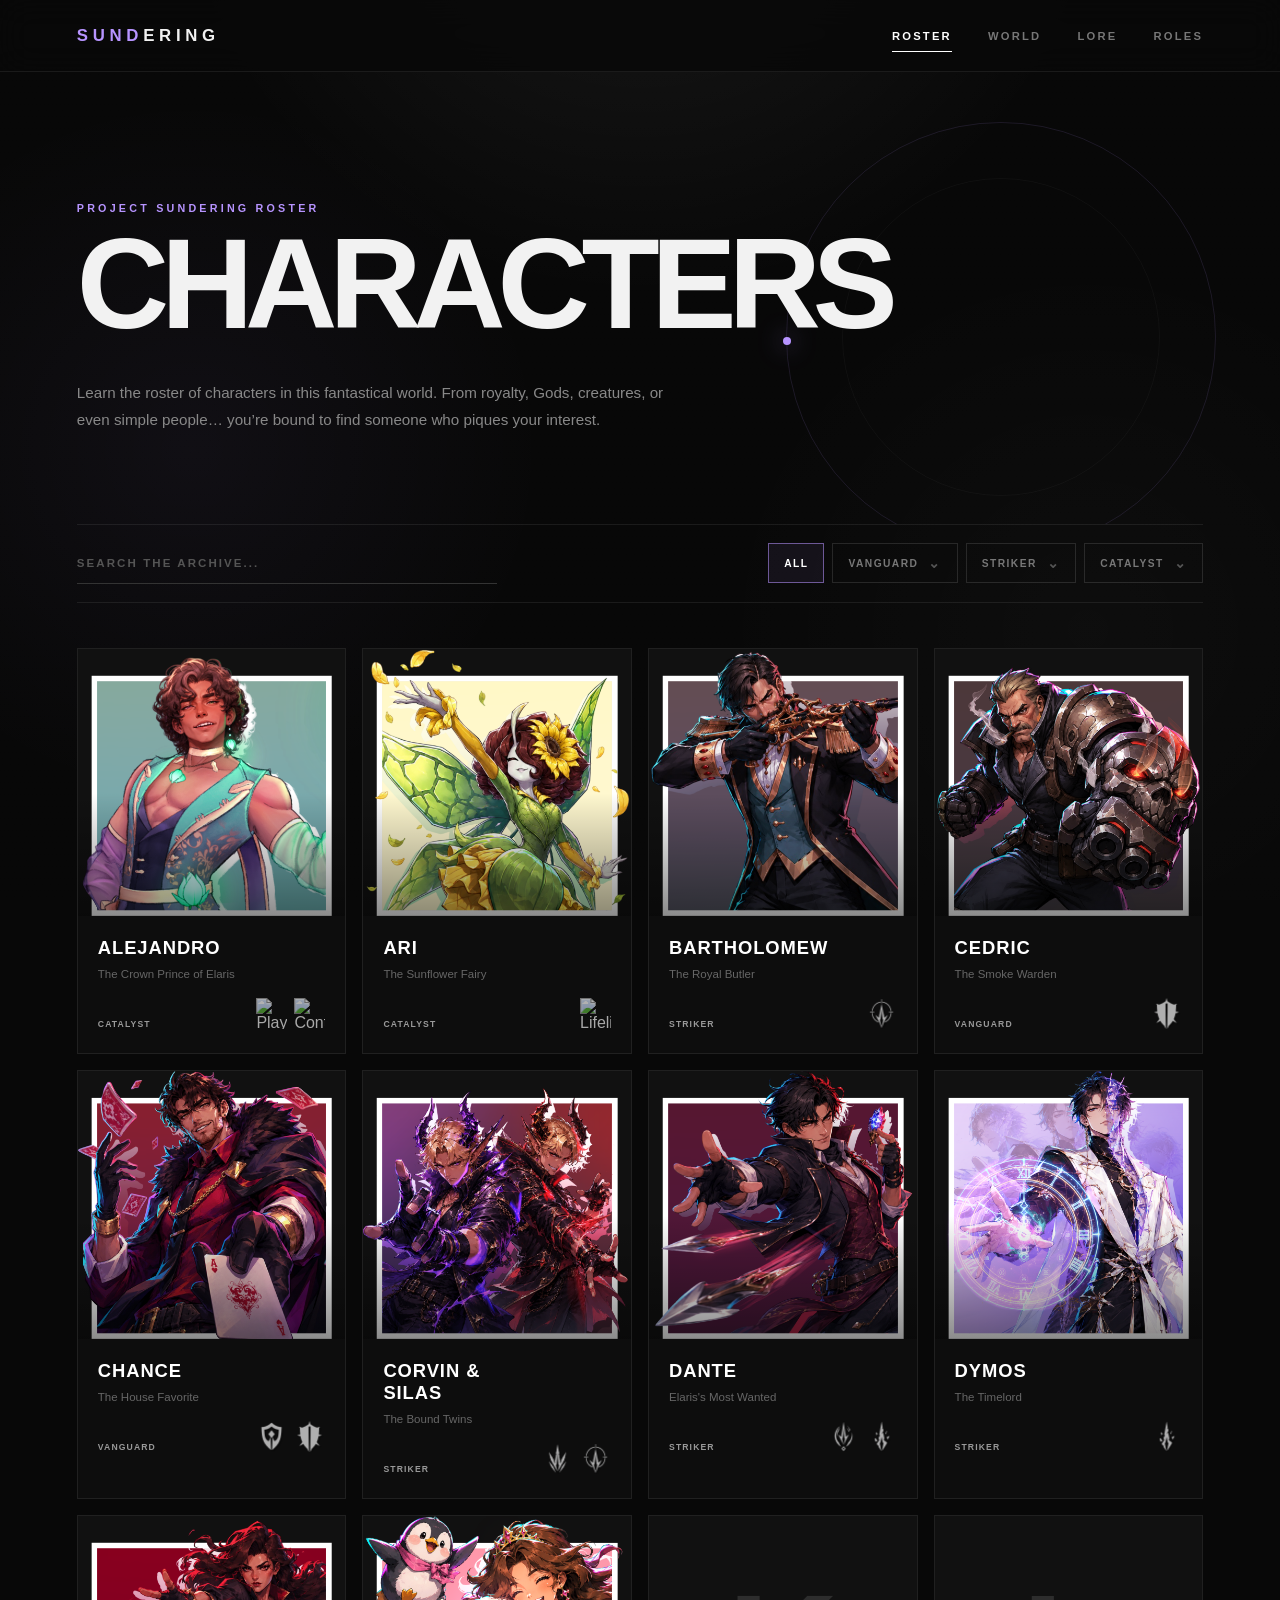
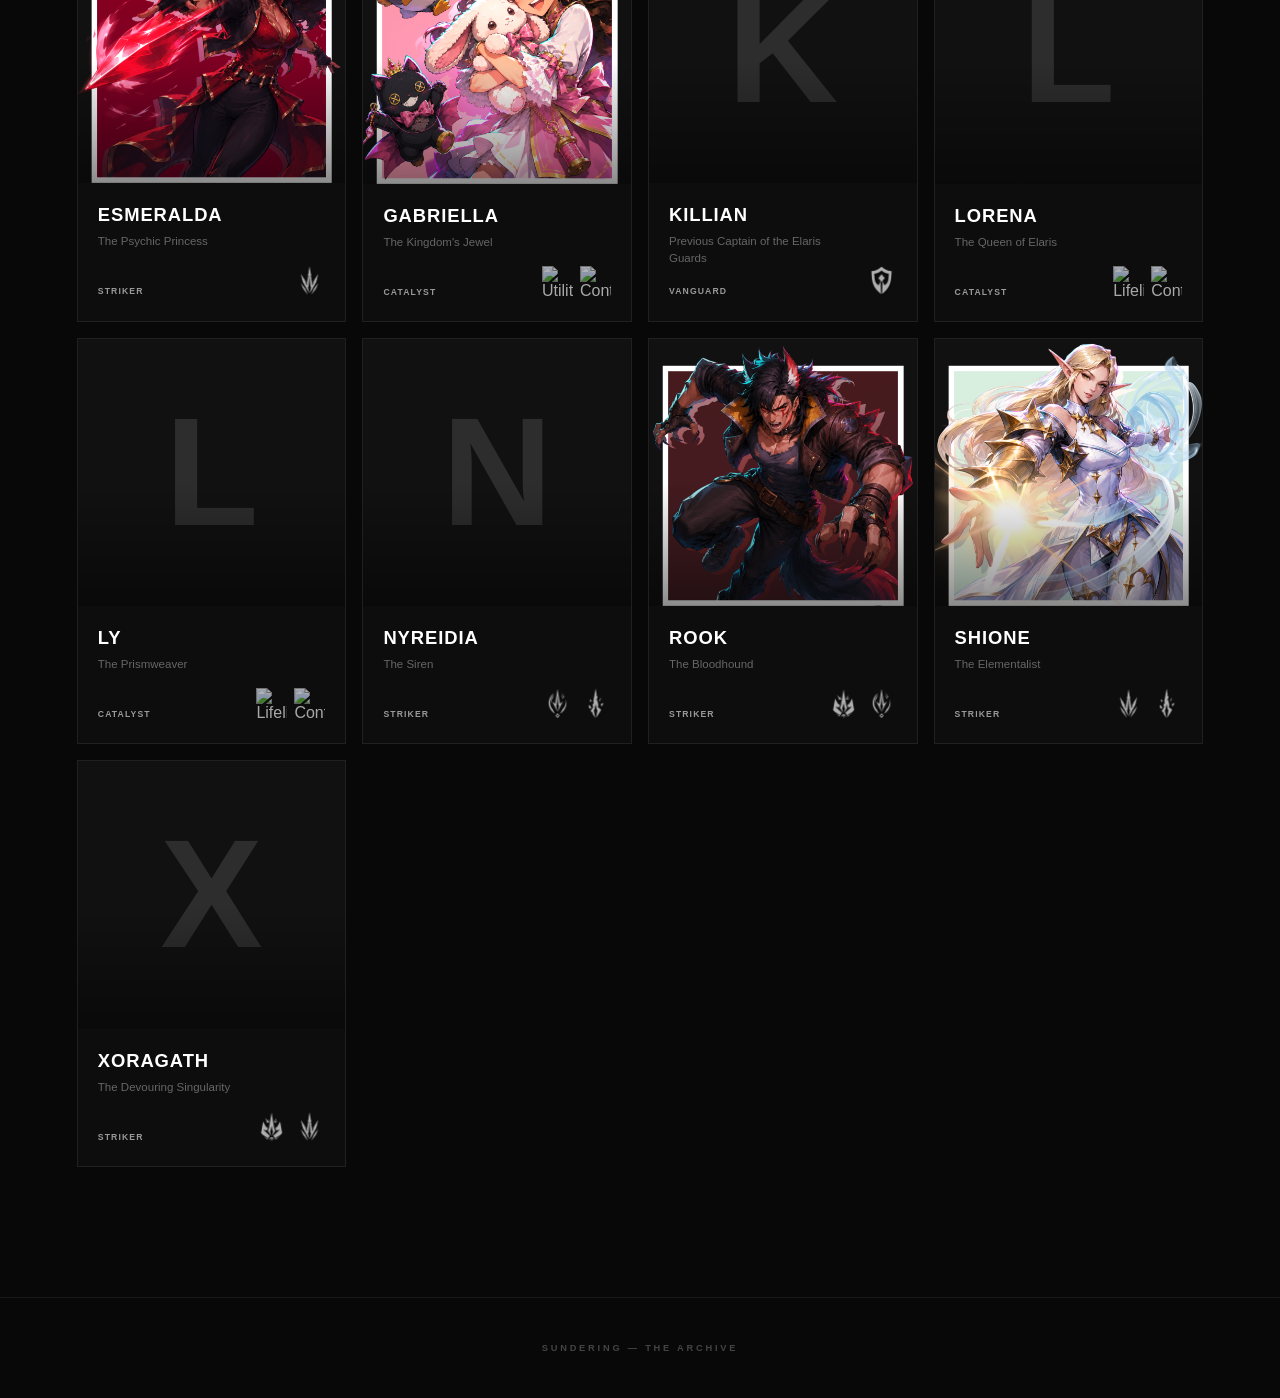
==== index.html @ e9c6a086 "Update index.html" ====
<!DOCTYPE html>
<html lang="en">

<head>

    <meta charset="UTF-8">

    <meta
        name="viewport"
        content="width=device-width, initial-scale=1.0"
    >

    <title>SUNDERING — Roster</title>

    <link
        rel="stylesheet"
        href="css/roster.css"
    >

</head>


<body>


    <!-- =====================================================
         BACKGROUND
    ===================================================== -->

    <div class="background"></div>

    <div class="noise"></div>


    <!-- =====================================================
         NAVIGATION
    ===================================================== -->

    <nav>

        <div class="logo">
            <span>SUND</span>ERING
        </div>


        <div class="navLinks">

    <a
        href="index.html"
        class="active"
    >
        Roster
    </a>

    <a href="#">
        World
    </a>

    <a href="#">
        Lore
    </a>

    <a href="roles.html">
        Roles
    </a>

</div>

    </nav>


    <!-- =====================================================
         HEADER
    ===================================================== -->

    <header class="heroHeader">


        <div class="orbit">

            <div class="orbitDot"></div>

        </div>


        <div class="eyebrow">

            Project Sundering Roster

        </div>


        <h1>

            Characters

        </h1>


        <p>

            Learn the roster of characters in this fantastical world.
            From royalty, Gods, creatures, or even simple people…
            you’re bound to find someone who piques your interest.

        </p>


    </header>


    <!-- =====================================================
         ROSTER
    ===================================================== -->

    <section class="rosterSection">


        <div class="controls">


            <!-- =================================================
                 SEARCH
            ================================================== -->

            <div class="search">

                <input
                    type="text"
                    id="search"
                    placeholder="SEARCH THE ARCHIVE..."
                    autocomplete="off"
                >

            </div>


            <!-- =================================================
                 ROLE FILTERS
            ================================================== -->

            <div class="filters">


                <!-- ALL -->

                <button
                    class="roleFilter allFilter active"
                    data-role="all"
                    type="button"
                >
                    All
                </button>


                <!-- =================================================
                     VANGUARD
                ================================================== -->

                <div class="roleGroup">

                    <button
                        class="roleFilter"
                        data-role="Vanguard"
                        type="button"
                    >

                        <span>
                            Vanguard
                        </span>

                        <span class="dropdownArrow">
                            ⌄
                        </span>

                    </button>


                    <div class="subFilters">

                        <button
                            data-role="Guardian"
                            type="button"
                        >
                            Guardian
                        </button>

                        <button
                            data-role="Warden"
                            type="button"
                        >
                            Warden
                        </button>

                        <button
                            data-role="Bludgeon"
                            type="button"
                        >
                            Bludgeon
                        </button>

                    </div>

                </div>


                <!-- =================================================
                     STRIKER
                ================================================== -->

                <div class="roleGroup">

                    <button
                        class="roleFilter"
                        data-role="Striker"
                        type="button"
                    >

                        <span>
                            Striker
                        </span>

                        <span class="dropdownArrow">
                            ⌄
                        </span>

                    </button>


                    <div class="subFilters">

                        <button
                            data-role="Brawler"
                            type="button"
                        >
                            Brawler
                        </button>

                        <button
                            data-role="Marksman"
                            type="button"
                        >
                            Marksman
                        </button>

                        <button
                            data-role="Hunter"
                            type="button"
                        >
                            Hunter
                        </button>

                        <button
                            data-role="Ravager"
                            type="button"
                        >
                            Ravager
                        </button>

                        <button
                            data-role="Disruptor"
                            type="button"
                        >
                            Disruptor
                        </button>

                    </div>

                </div>


                <!-- =================================================
                     CATALYST
                ================================================== -->

                <div class="roleGroup">

                    <button
                        class="roleFilter"
                        data-role="Catalyst"
                        type="button"
                    >

                        <span>
                            Catalyst
                        </span>

                        <span class="dropdownArrow">
                            ⌄
                        </span>

                    </button>


                    <div class="subFilters">

                        <button
                            data-role="Lifeline"
                            type="button"
                        >
                            Lifeline
                        </button>

                        <button
                            data-role="Playmaker"
                            type="button"
                        >
                            Playmaker
                        </button>

                        <button
                            data-role="Utility"
                            type="button"
                        >
                            Utility
                        </button>

                        <button
                            data-role="Controller"
                            type="button"
                        >
                            Controller
                        </button>

                    </div>

                </div>


            </div>


        </div>


        <!-- =================================================
             ROSTER GRID
        ================================================== -->

        <div
            class="roster"
            id="roster"
        >
        </div>


    </section>


    <!-- =====================================================
         FOOTER
    ===================================================== -->

    <footer>

        SUNDERING — THE ARCHIVE

    </footer>


    <!-- =====================================================
         HERO MODAL
    ===================================================== -->

    <div
        class="modal"
        id="modal"
    >


        <button
            class="close"
            id="closeModal"
            type="button"
            aria-label="Close character"
        >
            ×
        </button>


        <div class="modalContent">


            <!-- =================================================
                 CHARACTER HEADER
            ================================================== -->

            <div class="detailHeader">


                <div
                    class="detailArt"
                    id="detailArt"
                >
                </div>


                <div>


                    <div
                        class="eyebrow"
                        id="detailRole"
                    >
                    </div>


                    <h2
                        class="detailName"
                        id="detailName"
                    >
                    </h2>


                    <div
                        class="detailTitle"
                        id="detailTitle"
                    >
                    </div>


                    <p
                        class="detailDescription"
                        id="detailDescription"
                    >
                    </p>


                    <div
                        class="tags"
                        id="detailTags"
                    >
                    </div>


                </div>


            </div>

            <!-- =================================================
             CHARACTER FORMS
            ================================================== -->

            <div
                class="formTabs"
                id="formTabs"
            >
            </div>


            <!-- =================================================
                 CHARACTER NAVIGATION
            ================================================== -->

            <div class="characterTabs">


                <button
                    class="characterTab active"
                    data-tab="overview"
                    type="button"
                >
                    Overview
                </button>


                <button
                    class="characterTab"
                    data-tab="abilities"
                    type="button"
                >
                    Abilities
                </button>


                <button
                    class="characterTab"
                    data-tab="skins"
                    type="button"
                >
                    Skins
                </button>


                <button
                    class="characterTab"
                    data-tab="concept"
                    type="button"
                >
                    Concept Art
                </button>


            </div>


            <!-- =================================================
                 OVERVIEW
            ================================================== -->

            <section
                class="characterPanel active"
                id="overviewPanel"
            >


                <div class="sectionTitle">

                    Combat Profile

                </div>


                <div class="combatProfile">


                    <div
                        class="radarChart"
                        id="radarChart"
                    >
                    </div>


                    <div
                        class="profileStats"
                        id="profileStats"
                    >
                    </div>


                </div>


            </section>


            <!-- =================================================
                 ABILITIES
            ================================================== -->

            <section
                class="characterPanel"
                id="abilitiesPanel"
            >


                <div class="sectionTitle">

                    Abilities

                </div>


                <div
                    class="abilityGrid"
                    id="abilityGrid"
                >
                </div>


            </section>


            <!-- =================================================
                 SKINS
            ================================================== -->

            <section
                class="characterPanel"
                id="skinsPanel"
            >


                <div class="sectionTitle">

                    Skins

                </div>


                <div
                    class="skinsGrid"
                    id="skinsGrid"
                >
                </div>


            </section>


            <!-- =================================================
                 CONCEPT ART
            ================================================== -->

            <section
                class="characterPanel"
                id="conceptPanel"
            >


                <div class="sectionTitle">

                    Concept Art

                </div>


                <div
                    class="conceptGrid"
                    id="conceptGrid"
                >
                </div>


            </section>


        </div>


    </div>


    <!-- =====================================================
         ABILITY PREVIEW MODAL
    ===================================================== -->

    <div
        class="previewModal"
        id="previewModal"
    >


        <div class="previewWindow">


            <div class="previewHeader">


                <span id="previewTitle">

                    Ability Preview

                </span>


                <button
                    class="previewClose"
                    id="previewClose"
                    type="button"
                    aria-label="Close preview"
                >
                    ×
                </button>


            </div>


            <div
                class="previewMedia"
                id="previewMedia"
            >
            </div>


        </div>


    </div>


    <!-- =====================================================
     HERO DATABASE
===================================================== -->

<script>
    window.heroes = [];
</script>


<!-- =====================================================
     INDIVIDUAL HERO FILES
===================================================== -->

    <script src="js/heroes/alejandro.js"></script>

    <script src="js/heroes/ari.js"></script>

    <script src="js/heroes/bartholomew.js"></script>

    <script src="js/heroes/cedric.js"></script>

    <script src="js/heroes/chance.js"></script>

    <script src="js/heroes/corvin-silas.js"></script>

    <script src="js/heroes/dante.js"></script>

    <script src="js/heroes/dymos.js"></script>

    <script src="js/heroes/esmeralda.js"></script>

    <script src="js/heroes/gabriella.js"></script>

    <script src="js/heroes/killian.js"></script>

    <script src="js/heroes/lorena.js"></script>

    <script src="js/heroes/ly.js"></script>

    <script src="js/heroes/nyreidia.js"></script>

    <script src="js/heroes/rook.js"></script>

    <script src="js/heroes/shione.js"></script>

    <script src="js/heroes/xoragath.js"></script>

    <script src="js/heroes/zelvoran.js"></script>


<!-- =====================================================
     ROSTER FUNCTIONALITY
===================================================== -->

<script src="js/roster.js"></script>


</body>

</html>
---- css/roster.css ----
/* =========================================================
   SUNDERING — ROSTER
========================================================= */


/* =========================================================
   ROOT
========================================================= */

:root {

    --bg:
        #080808;

    --panel:
        #0d0d0d;

    --panel-soft:
        rgba(255,255,255,.02);

    --text:
        #f2f2f2;

    --muted:
        #858585;

    --dim:
        #555;

    --border:
        rgba(255,255,255,.09);

    --border-strong:
        rgba(255,255,255,.18);

    --accent:
        #b794ff;

    --transition:
        .25s cubic-bezier(.2,.8,.2,1);
}


/* =========================================================
   RESET
========================================================= */

* {

    margin:
        0;

    padding:
        0;

    box-sizing:
        border-box;
}


html {

    scroll-behavior:
        smooth;
}


body {

    min-height:
        100vh;

    background:
        var(--bg);

    color:
        var(--text);

    font-family:
        Arial,
        Helvetica,
        sans-serif;

    overflow-x:
        hidden;
}


button,
input {

    font:
        inherit;
}


button {

    color:
        inherit;
}


img,
video {

    display:
        block;

    max-width:
        100%;
}


/* =========================================================
   SCROLLBAR
========================================================= */

::-webkit-scrollbar {

    width:
        8px;
}


::-webkit-scrollbar-track {

    background:
        #090909;
}


::-webkit-scrollbar-thumb {

    background:
        #333;
}


::-webkit-scrollbar-thumb:hover {

    background:
        #555;
}


/* =========================================================
   BACKGROUND
========================================================= */

.background {

    position:
        fixed;

    inset:
        0;

    z-index:
        -3;

    pointer-events:
        none;

    background:

        radial-gradient(
            circle at 50% -20%,
            rgba(255,255,255,.08),
            transparent 38%
        ),

        radial-gradient(
            circle at 15% 50%,
            rgba(183,148,255,.05),
            transparent 30%
        ),

        radial-gradient(
            circle at 85% 70%,
            rgba(255,255,255,.025),
            transparent 30%
        ),

        #080808;
}


.noise {

    position:
        fixed;

    inset:
        0;

    z-index:
        -2;

    pointer-events:
        none;

    opacity:
        .035;

    background-image:
        repeating-linear-gradient(
            0deg,
            rgba(255,255,255,.1) 0px,
            rgba(255,255,255,.1) 1px,
            transparent 1px,
            transparent 3px
        );
}


/* =========================================================
   NAVIGATION
========================================================= */

nav {

    position:
        sticky;

    top:
        0;

    z-index:
        1000;

    min-height:
        72px;

    display:
        flex;

    align-items:
        center;

    justify-content:
        space-between;

    padding:
        0
        6vw;

    background:
        rgba(8,8,8,.88);

    border-bottom:
        1px solid
        rgba(255,255,255,.08);

    backdrop-filter:
        blur(16px);

    -webkit-backdrop-filter:
        blur(16px);
}


.logo {

    font-size:
        1.05rem;

    font-weight:
        800;

    letter-spacing:
        .28em;

    white-space:
        nowrap;
}


.logo span {

    color:
        var(--accent);
}


.navLinks {

    display:
        flex;

    align-items:
        center;

    gap:
        36px;
}


.navLinks a {

    position:
        relative;

    color:
        #777;

    text-decoration:
        none;

    text-transform:
        uppercase;

    font-size:
        .7rem;

    font-weight:
        700;

    letter-spacing:
        .2em;

    transition:
        color .2s ease;
}


.navLinks a:hover,
.navLinks a.active {

    color:
        #fff;
}


.navLinks a::after {

    content:
        "";

    position:
        absolute;

    left:
        0;

    right:
        0;

    bottom:
        -10px;

    height:
        1px;

    background:
        #fff;

    transform:
        scaleX(0);

    transition:
        transform .2s ease;
}


.navLinks a:hover::after,
.navLinks a.active::after {

    transform:
        scaleX(1);
}


/* =========================================================
   HEADER
========================================================= */

.heroHeader {

    position:
        relative;

    max-width:
        1500px;

    margin:
        0 auto;

    padding:
        130px
        6vw
        90px;

    overflow:
        hidden;
}


.eyebrow {

    color:
        var(--accent);

    font-size:
        .67rem;

    font-weight:
        700;

    text-transform:
        uppercase;

    letter-spacing:
        .3em;
}


.heroHeader .eyebrow {

    margin-bottom:
        18px;
}


.heroHeader h1 {

    position:
        relative;

    z-index:
        2;

    max-width:
        900px;

    font-size:
        clamp(
            4rem,
            10vw,
            9rem
        );

    font-weight:
        800;

    line-height:
        .82;

    letter-spacing:
        -.065em;

    text-transform:
        uppercase;
}


.heroHeader p {

    position:
        relative;

    z-index:
        2;

    max-width:
        620px;

    margin-top:
        42px;

    color:
        #888;

    font-size:
        .95rem;

    line-height:
        1.8;
}


/* =========================================================
   ORBIT
========================================================= */

.orbit {

    position:
        absolute;

    width:
        430px;

    height:
        430px;

    right:
        5%;

    top:
        50px;

    border:
        1px solid
        rgba(183,148,255,.12);

    border-radius:
        50%;

    animation:
        orbitRotate
        20s
        linear
        infinite;
}


.orbit::before {

    content:
        "";

    position:
        absolute;

    inset:
        55px;

    border:
        1px solid
        rgba(255,255,255,.035);

    border-radius:
        50%;
}


.orbitDot {

    position:
        absolute;

    width:
        8px;

    height:
        8px;

    top:
        50%;

    left:
        -4px;

    border-radius:
        50%;

    background:
        var(--accent);

    box-shadow:
        0
        0
        25px
        rgba(183,148,255,.8);
}


@keyframes orbitRotate {

    from {

        transform:
            rotate(0deg);
    }

    to {

        transform:
            rotate(360deg);
    }
}


/* =========================================================
   ROSTER SECTION
========================================================= */

.rosterSection {

    max-width:
        1500px;

    margin:
        0 auto;

    padding:
        0
        6vw
        130px;
}


/* =========================================================
   CONTROLS
========================================================= */

.controls {

    position:
        relative;

    z-index:
        50;

    display:
        flex;

    align-items:
        center;

    justify-content:
        space-between;

    gap:
        30px;

    margin-bottom:
        45px;

    padding:
        18px
        0;

    border-top:
        1px solid
        rgba(255,255,255,.08);

    border-bottom:
        1px solid
        rgba(255,255,255,.08);
}


/* =========================================================
   SEARCH
========================================================= */

.search {

    flex:
        1;

    max-width:
        420px;
}


.search input {

    width:
        100%;

    padding:
        14px
        0;

    color:
        #fff;

    background:
        transparent;

    border:
        none;

    border-bottom:
        1px solid
        #333;

    outline:
        none;

    font-size:
        .72rem;

    font-weight:
        600;

    letter-spacing:
        .18em;

    transition:
        border-color .2s ease;
}


.search input::placeholder {

    color:
        #555;
}


.search input:focus {

    border-color:
        var(--accent);
}


/* =========================================================
   ROLE FILTERS
========================================================= */

.filters {

    display:
        flex;

    align-items:
        center;

    gap:
        8px;

    flex-wrap:
        wrap;
}


.roleGroup {

    position:
        relative;
}


.roleFilter,
.subFilters button {

    border:
        1px solid
        rgba(255,255,255,.12);

    background:
        transparent;

    color:
        #777;

    cursor:
        pointer;

    text-transform:
        uppercase;

    font-size:
        .64rem;

    font-weight:
        700;

    letter-spacing:
        .14em;

    transition:
        var(--transition);
}


.roleFilter {

    min-height:
        40px;

    display:
        flex;

    align-items:
        center;

    gap:
        10px;

    padding:
        0
        15px;
}


.roleFilter:hover,
.roleFilter.active,
.subFilters button:hover,
.subFilters button.active {

    color:
        #fff;

    border-color:
        rgba(183,148,255,.55);

    background:
        rgba(183,148,255,.07);
}


.dropdownArrow {

    display:
        inline-block;

    color:
        #555;

    font-size:
        .85rem;

    transition:
        transform .2s ease;
}


.roleGroup.open
.dropdownArrow {

    transform:
        rotate(180deg);
}


/* =========================================================
   SUBCLASS DROPDOWNS
========================================================= */

.subFilters {

    position:
        absolute;

    top:
        calc(100% + 9px);

    left:
        0;

    z-index:
        100;

    min-width:
        180px;

    display:
        flex;

    flex-direction:
        column;

    padding:
        7px;

    background:
        rgba(12,12,12,.98);

    border:
        1px solid
        rgba(255,255,255,.12);

    box-shadow:
        0
        20px
        50px
        rgba(0,0,0,.5);

    opacity:
        0;

    visibility:
        hidden;

    transform:
        translateY(-7px);

    transition:
        opacity .18s ease,
        transform .18s ease,
        visibility .18s ease;
}


.roleGroup.open
.subFilters {

    opacity:
        1;

    visibility:
        visible;

    transform:
        translateY(0);
}


.subFilters button {

    width:
        100%;

    padding:
        13px
        14px;

    text-align:
        left;

    border:
        none;

    border-bottom:
        1px solid
        rgba(255,255,255,.06);
}


.subFilters button:last-child {

    border-bottom:
        none;
}


/* =========================================================
   ROSTER GRID
========================================================= */

.roster {

    display:
        grid;

    grid-template-columns:
        repeat(
            4,
            minmax(0,1fr)
        );

    gap:
        16px;
}


.noResults,
.emptyRoster {

    grid-column:
        1 / -1;

    min-height:
        300px;

    display:
        flex;

    align-items:
        center;

    justify-content:
        center;

    color:
        #555;

    border:
        1px solid
        rgba(255,255,255,.06);

    font-size:
        .7rem;

    letter-spacing:
        .3em;

    text-align:
        center;
}


/* =========================================================
   HERO CARD
========================================================= */

.heroCard {

    position:
        relative;

    overflow:
        hidden;

    cursor:
        pointer;

    background:
        #0d0d0d;

    border:
        1px solid
        rgba(255,255,255,.08);

    transition:
        transform var(--transition),
        border-color var(--transition),
        background var(--transition);
}


.heroCard:hover {

    transform:
        translateY(-5px);

    border-color:
        rgba(183,148,255,.4);

    background:
        #111;
}


/* =========================================================
   HERO THUMBNAIL
========================================================= */

.heroArt {

    position:
        relative;

    width:
        100%;

    aspect-ratio:
        1 / 1;

    overflow:
        hidden;

    background:
        #111;
}


.heroArt::after {

    content:
        "";

    position:
        absolute;

    inset:
        0;

    pointer-events:
        none;

    background:
        linear-gradient(
            to top,
            rgba(0,0,0,.45),
            transparent 46%
        );
}


.heroArt img,
.heroThumbnail {

    width:
        100%;

    height:
        100%;

    object-fit:
        cover;

    object-position:
        center;

    transition:
        transform .4s ease,
        filter .4s ease;
}


.heroCard:hover
.heroArt img {

    transform:
        scale(1.035);

    filter:
        brightness(1.07);
}


.heroArtFallback,
.heroThumbnailFallback {

    width:
        100%;

    height:
        100%;

    display:
        flex;

    align-items:
        center;

    justify-content:
        center;

    color:
        #2d2d2d;

    font-size:
        clamp(
            5rem,
            12vw,
            10rem
        );

    font-weight:
        900;
}


/* =========================================================
   HERO INFO
========================================================= */

.heroInfo {

    position:
        relative;

    z-index:
        2;

    min-height:
        135px;

    display:
        flex;

    align-items:
        flex-end;

    justify-content:
        space-between;

    gap:
        20px;

    padding:
        21px
        20px
        24px;
}


.heroText,
.heroInfoText {

    min-width:
        0;

    flex:
        1;
}


.heroName {

    color:
        #fff;

    font-size:
        1.15rem;

    font-weight:
        800;

    text-transform:
        uppercase;

    letter-spacing:
        .05em;
}


.heroTitle {

    min-height:
        35px;

    margin-top:
        7px;

    color:
        #666;

    font-size:
        .72rem;

    line-height:
        1.45;
}


.heroRole {

    display:
        flex;

    align-items:
        center;

    flex-wrap:
        wrap;

    gap:
        5px;

    margin-top:
        18px;

    color:
        #999;

    font-size:
        .54rem;

    font-weight:
        700;

    text-transform:
        uppercase;

    letter-spacing:
        .13em;
}


/* =========================================================
   HERO SUBROLE ICONS
========================================================= */

.heroRoleIcons {

    flex-shrink:
        0;

    display:
        flex;

    align-items:
        flex-end;

    justify-content:
        flex-end;

    gap:
        7px;
}


.heroRoleIcon {

    width:
        31px;

    height:
        31px;

    display:
        flex;

    align-items:
        center;

    justify-content:
        center;

    opacity:
        .68;

    transition:
        opacity .2s ease,
        transform .2s ease,
        filter .2s ease;
}


.heroRoleIcon img {

    width:
        100%;

    height:
        100%;

    object-fit:
        contain;
}


.heroCard:hover
.heroRoleIcon {

    opacity:
        1;

    filter:
        drop-shadow(
            0
            0
            5px
            rgba(255,255,255,.18)
        );
}


.heroRoleIcon:hover {

    transform:
        translateY(-2px)
        scale(1.08);
}


/* =========================================================
   FOOTER
========================================================= */

footer {

    padding:
        45px
        6vw;

    color:
        #444;

    border-top:
        1px solid
        rgba(255,255,255,.07);

    text-align:
        center;

    font-size:
        .58rem;

    font-weight:
        700;

    letter-spacing:
        .3em;
}


/* =========================================================
   HERO MODAL
========================================================= */

.modal {

    position:
        fixed;

    inset:
        0;

    z-index:
        2000;

    overflow-y:
        auto;

    background:
        rgba(0,0,0,.88);

    backdrop-filter:
        blur(12px);

    -webkit-backdrop-filter:
        blur(12px);

    opacity:
        0;

    visibility:
        hidden;

    transition:
        opacity .2s ease,
        visibility .2s ease;
}


.modal.open {

    opacity:
        1;

    visibility:
        visible;
}


.modalContent {

    width:
        min(
            1300px,
            94vw
        );

    min-height:
        100vh;

    margin:
        0 auto;

    padding:
        90px
        0
        120px;
}


.close {

    position:
        fixed;

    top:
        25px;

    right:
        30px;

    z-index:
        2100;

    width:
        48px;

    height:
        48px;

    display:
        flex;

    align-items:
        center;

    justify-content:
        center;

    color:
        #888;

    background:
        rgba(10,10,10,.85);

    border:
        1px solid
        rgba(255,255,255,.12);

    cursor:
        pointer;

    font-size:
        1.8rem;

    line-height:
        1;

    transition:
        var(--transition);
}


.close:hover {

    color:
        #fff;

    border-color:
        var(--accent);
}


/* =========================================================
   CHARACTER HEADER
========================================================= */

.detailHeader {

    display:
        grid;

    grid-template-columns:
        minmax(300px,.9fr)
        minmax(0,1.1fr);

    align-items:
        center;

    gap:
        clamp(
            45px,
            7vw,
            100px
        );

    min-height:
        540px;

    padding-bottom:
        55px;
}


/* =========================================================
   CHARACTER ART
========================================================= */

.detailArt {

    position:
        relative;

    width:
        100%;

    height:
        560px;

    overflow:
        hidden;

    background:
        #0d0d0d;

    border:
        1px solid
        rgba(255,255,255,.08);
}


.detailArt::after {

    content:
        "";

    position:
        absolute;

    inset:
        0;

    pointer-events:
        none;

    background:
        linear-gradient(
            to top,
            rgba(0,0,0,.3),
            transparent 45%
        );
}


.detailArt img {

    width:
        100%;

    height:
        100%;

    object-fit:
        contain;

    object-position:
        center;

    transition:
        opacity .2s ease,
        transform .25s ease;
}


.detailArtFallback {

    width:
        100%;

    height:
        100%;

    display:
        flex;

    align-items:
        center;

    justify-content:
        center;

    color:
        #252525;

    font-size:
        12rem;

    font-weight:
        900;
}


/* =========================================================
   CHARACTER TEXT
========================================================= */

.detailName {

    margin-top:
        14px;

    color:
        #fff;

    font-size:
        clamp(
            3.2rem,
            7vw,
            6.8rem
        );

    font-weight:
        900;

    line-height:
        .88;

    letter-spacing:
        -.055em;

    text-transform:
        uppercase;
}


.detailTitle {

    margin-top:
        20px;

    color:
        #888;

    font-size:
        1rem;

    letter-spacing:
        .04em;
}


.detailDescription {

    max-width:
        650px;

    margin-top:
        30px;

    color:
        #aaa;

    font-size:
        .95rem;

    line-height:
        1.85;
}


/* =========================================================
   TAGS
========================================================= */

.tags {

    display:
        flex;

    flex-wrap:
        wrap;

    gap:
        8px;

    margin-top:
        30px;
}


.tag {

    padding:
        8px
        11px;

    color:
        #999;

    border:
        1px solid
        rgba(255,255,255,.12);

    font-size:
        .58rem;

    font-weight:
        700;

    text-transform:
        uppercase;

    letter-spacing:
        .16em;
}


/* =========================================================
   CHARACTER FORM TABS
========================================================= */

.formTabs {

    display:
        none;

    align-items:
        stretch;

    flex-wrap:
        wrap;

    gap:
        8px;

    margin:
        0
        0
        24px;

    padding:
        16px
        0;

    border-top:
        1px solid
        rgba(255,255,255,.06);

    border-bottom:
        1px solid
        rgba(255,255,255,.06);
}


.formTab {

    position:
        relative;

    min-width:
        120px;

    min-height:
        44px;

    display:
        flex;

    flex-direction:
        column;

    align-items:
        center;

    justify-content:
        center;

    gap:
        4px;

    padding:
        10px
        18px;

    color:
        #666;

    background:
        rgba(255,255,255,.018);

    border:
        1px solid
        rgba(255,255,255,.1);

    cursor:
        pointer;

    text-transform:
        uppercase;

    font-size:
        .6rem;

    font-weight:
        800;

    letter-spacing:
        .17em;

    transition:
        color .2s ease,
        border-color .2s ease,
        background .2s ease,
        transform .2s ease,
        box-shadow .2s ease;
}


.formTab:hover {

    color:
        #fff;

    border-color:
        rgba(183,148,255,.45);

    background:
        rgba(183,148,255,.04);

    transform:
        translateY(-1px);
}


.formTab.active {

    color:
        #fff;

    border-color:
        var(--accent);

    background:
        rgba(183,148,255,.09);

    box-shadow:
        inset
        0
        -2px
        0
        var(--accent);
}


.formTabName {

    display:
        block;
}


.formTabSubtitle {

    display:
        block;

    color:
        var(--accent);

    font-size:
        .48rem;

    font-weight:
        700;

    letter-spacing:
        .16em;

    opacity:
        .8;
}


.formTab.active
.formTabSubtitle {

    opacity:
        1;
}


/* =========================================================
   OPTIONAL FORM COLORS
========================================================= */

.formTab[data-color="red"].active {

    border-color:
        #eb5252;

    box-shadow:
        inset 0 -2px 0 #eb5252;
}


.formTab[data-color="orange"].active {

    border-color:
        #ee9145;

    box-shadow:
        inset 0 -2px 0 #ee9145;
}


.formTab[data-color="yellow"].active {

    border-color:
        #edcf5a;

    box-shadow:
        inset 0 -2px 0 #edcf5a;
}


.formTab[data-color="green"].active {

    border-color:
        #5ccd79;

    box-shadow:
        inset 0 -2px 0 #5ccd79;
}


.formTab[data-color="teal"].active {

    border-color:
        #49ccbd;

    box-shadow:
        inset 0 -2px 0 #49ccbd;
}


.formTab[data-color="blue"].active {

    border-color:
        #5292e6;

    box-shadow:
        inset 0 -2px 0 #5292e6;
}


.formTab[data-color="violet"].active {

    border-color:
        #a569e8;

    box-shadow:
        inset 0 -2px 0 #a569e8;
}


.formTab[data-color="pink"].active {

    border-color:
        #ea71b5;

    box-shadow:
        inset 0 -2px 0 #ea71b5;
}


.formTab[data-color="white"].active {

    border-color:
        #e6e6e6;

    box-shadow:
        inset 0 -2px 0 #e6e6e6;
}


/* =========================================================
   CHARACTER TABS
========================================================= */

.characterTabs {

    position:
        sticky;

    top:
        72px;

    z-index:
        150;

    display:
        flex;

    gap:
        0;

    margin-bottom:
        60px;

    background:
        rgba(8,8,8,.96);

    border-top:
        1px solid
        rgba(255,255,255,.08);

    border-bottom:
        1px solid
        rgba(255,255,255,.08);

    backdrop-filter:
        blur(14px);
}


.characterTab {

    position:
        relative;

    padding:
        19px
        26px;

    color:
        #555;

    background:
        transparent;

    border:
        none;

    cursor:
        pointer;

    text-transform:
        uppercase;

    font-size:
        .65rem;

    font-weight:
        700;

    letter-spacing:
        .18em;

    transition:
        color .2s ease;
}


.characterTab:hover {

    color:
        #aaa;
}


.characterTab.active {

    color:
        #fff;
}


.characterTab::after {

    content:
        "";

    position:
        absolute;

    left:
        25px;

    right:
        25px;

    bottom:
        -1px;

    height:
        1px;

    background:
        var(--accent);

    transform:
        scaleX(0);

    transition:
        transform .2s ease;
}


.characterTab.active::after {

    transform:
        scaleX(1);
}


/* =========================================================
   CHARACTER PANELS
========================================================= */

.characterPanel {

    display:
        none;

    animation:
        panelFade
        .25s
        ease;
}


.characterPanel.active {

    display:
        block;
}


@keyframes panelFade {

    from {

        opacity:
            0;

        transform:
            translateY(8px);
    }

    to {

        opacity:
            1;

        transform:
            translateY(0);
    }
}


.sectionTitle {

    margin-bottom:
        32px;

    color:
        #777;

    font-size:
        .68rem;

    font-weight:
        700;

    text-transform:
        uppercase;

    letter-spacing:
        .3em;
}


/* =========================================================
   COMBAT PROFILE
========================================================= */

.combatProfile {

    display:
        grid;

    grid-template-columns:
        minmax(350px,.9fr)
        minmax(300px,1.1fr);

    gap:
        70px;

    align-items:
        center;

    padding:
        40px;

    background:
        rgba(255,255,255,.015);

    border:
        1px solid
        rgba(255,255,255,.08);
}


/* =========================================================
   RADAR CHART
========================================================= */

.radarChart {

    width:
        100%;

    max-width:
        500px;

    margin:
        0 auto;
}


.radarSVG {

    width:
        100%;

    height:
        auto;

    overflow:
        visible;
}


.radarGrid {

    fill:
        none;

    stroke:
        rgba(255,255,255,.11);

    stroke-width:
        1;
}


.radarAxis {

    stroke:
        rgba(255,255,255,.08);

    stroke-width:
        1;
}


.radarData {

    fill:
        rgba(183,148,255,.16);

    stroke:
        var(--accent);

    stroke-width:
        2;

    filter:
        drop-shadow(
            0
            0
            8px
            rgba(183,148,255,.25)
        );
}


.radarLabel {

    fill:
        #777;

    font-size:
        10px;

    font-weight:
        700;

    letter-spacing:
        1px;
}


/* =========================================================
   PROFILE STATS
========================================================= */

.profileStats {

    display:
        flex;

    flex-direction:
        column;

    gap:
        18px;
}


.profileStat {

    display:
        grid;

    grid-template-columns:
        110px
        1fr
        28px;

    align-items:
        center;

    gap:
        14px;
}


.profileStatLabel {

    color:
        #777;

    font-size:
        .6rem;

    font-weight:
        700;

    text-transform:
        uppercase;

    letter-spacing:
        .12em;
}


.profileStatBar {

    height:
        3px;

    overflow:
        hidden;

    background:
        rgba(255,255,255,.08);
}


.profileStatFill {

    height:
        100%;

    background:
        var(--accent);

    box-shadow:
        0
        0
        8px
        rgba(183,148,255,.25);
}


.profileStatValue {

    color:
        #ccc;

    text-align:
        right;

    font-size:
        .7rem;

    font-weight:
        700;
}


/* =========================================================
   ABILITY GRID
========================================================= */

.abilityGrid {

    display:
        grid;

    grid-template-columns:
        repeat(
            2,
            minmax(0,1fr)
        );

    gap:
        14px;
}


/* =========================================================
   ABILITY CARD
========================================================= */

.ability {

    position:
        relative;

    align-self:
        start;

    overflow:
        hidden;

    background:
        rgba(255,255,255,.018);

    border:
        1px solid
        rgba(255,255,255,.08);

    transition:
        border-color .2s ease,
        background .2s ease;
}


.ability:hover {

    border-color:
        rgba(183,148,255,.25);

    background:
        rgba(255,255,255,.026);
}


.abilityTop {

    display:
        grid;

    grid-template-columns:
        70px
        1fr
        auto;

    align-items:
        center;

    gap:
        17px;

    padding:
        22px;
}


/* =========================================================
   ABILITY ICON
========================================================= */

.abilityIcon {

    position:
        relative;

    width:
        70px;

    height:
        70px;

    overflow:
        hidden;

    flex-shrink:
        0;

    background:
        #080808;

    border:
        1px solid
        rgba(255,255,255,.13);
}


.abilityIcon img {

    width:
        100%;

    height:
        100%;

    object-fit:
        cover;
}


.abilityIconFallback {

    width:
        100%;

    height:
        100%;

    display:
        flex;

    align-items:
        center;

    justify-content:
        center;

    color:
        #555;

    font-size:
        1.1rem;

    font-weight:
        800;
}


/* =========================================================
   ABILITY HEADING
========================================================= */

.abilityHeading {

    min-width:
        0;
}


.abilityType {

    color:
        var(--accent);

    font-size:
        .55rem;

    font-weight:
        700;

    text-transform:
        uppercase;

    letter-spacing:
        .18em;
}


.ability h3 {

    margin-top:
        6px;

    color:
        #fff;

    font-size:
        1.15rem;

    font-weight:
        750;
}


.abilityKey {

    margin-top:
        7px;

    color:
        #555;

    font-size:
        .55rem;

    font-weight:
        700;

    letter-spacing:
        .16em;
}


/* =========================================================
   PREVIEW BUTTON
========================================================= */

.previewButton {

    width:
        38px;

    height:
        38px;

    display:
        flex;

    align-items:
        center;

    justify-content:
        center;

    color:
        #777;

    background:
        transparent;

    border:
        1px solid
        rgba(255,255,255,.1);

    cursor:
        pointer;

    transition:
        var(--transition);
}


.previewButton:hover {

    color:
        #fff;

    border-color:
        var(--accent);

    background:
        rgba(183,148,255,.07);
}


/* =========================================================
   ABILITY SHORT DESCRIPTION
========================================================= */

.abilityShort {

    min-height:
        78px;

    padding:
        0
        22px
        22px;

    color:
        #999;

    font-size:
        .82rem;

    line-height:
        1.65;
}


/* =========================================================
   ABILITY ACTIONS
========================================================= */

.abilityActions {

    display:
        flex;

    border-top:
        1px solid
        rgba(255,255,255,.07);
}


.abilityAction {

    flex:
        1;

    padding:
        14px;

    color:
        #666;

    background:
        transparent;

    border:
        none;

    cursor:
        pointer;

    text-transform:
        uppercase;

    font-size:
        .56rem;

    font-weight:
        700;

    letter-spacing:
        .15em;

    transition:
        var(--transition);
}


.abilityAction
+
.abilityAction {

    border-left:
        1px solid
        rgba(255,255,255,.07);
}


.abilityAction:hover {

    color:
        #fff;

    background:
        rgba(183,148,255,.05);
}


/* =========================================================
   ABILITY DETAILS
========================================================= */

.abilityDetails {

    display:
        none;

    padding:
        25px
        22px
        27px;

    border-top:
        1px solid
        rgba(255,255,255,.07);

    animation:
        detailsFade
        .2s
        ease;
}


.abilityDetails.open {

    display:
        block;
}


@keyframes detailsFade {

    from {

        opacity:
            0;

        transform:
            translateY(-5px);
    }

    to {

        opacity:
            1;

        transform:
            translateY(0);
    }
}


.detailText {

    color:
        #aaa;

    font-size:
        .82rem;

    line-height:
        1.8;
}


/* =========================================================
   ABILITY STATS
========================================================= */

.abilityStats {

    display:
        grid;

    grid-template-columns:
        repeat(
            2,
            minmax(0,1fr)
        );

    gap:
        1px;

    margin-top:
        24px;

    background:
        rgba(255,255,255,.06);

    border:
        1px solid
        rgba(255,255,255,.06);
}


.stat {

    min-width:
        0;

    padding:
        13px
        14px;

    background:
        #0c0c0c;
}


.statLabel {

    color:
        #555;

    font-size:
        .53rem;

    font-weight:
        700;

    line-height:
        1.4;

    text-transform:
        uppercase;

    letter-spacing:
        .1em;
}


.statValue {

    margin-top:
        6px;

    color:
        #ddd;

    font-size:
        .74rem;

    line-height:
        1.45;
}


/* =========================================================
   ABILITY VARIANTS / SECTIONS
========================================================= */

.abilityVariants {

    display:
        flex;

    flex-direction:
        column;

    gap:
        14px;

    margin-top:
        28px;
}


.abilityVariant {

    --variant-color:
        230,230,230;

    position:
        relative;

    overflow:
        hidden;

    padding:
        20px;

    background:
        rgba(
            var(--variant-color),
            .035
        );

    border:
        1px solid
        rgba(
            var(--variant-color),
            .18
        );
}


.abilityVariant::before {

    content:
        "";

    position:
        absolute;

    left:
        0;

    top:
        0;

    bottom:
        0;

    width:
        2px;

    background:
        rgb(
            var(--variant-color)
        );
}


.variantHeader {

    display:
        flex;

    align-items:
        center;

    gap:
        10px;
}


.variantIndicator {

    width:
        8px;

    height:
        8px;

    flex-shrink:
        0;

    border-radius:
        50%;

    background:
        rgb(
            var(--variant-color)
        );

    box-shadow:
        0
        0
        10px
        rgba(
            var(--variant-color),
            .5
        );
}


.variantName {

    color:
        rgb(
            var(--variant-color)
        );

    font-size:
        .7rem;

    font-weight:
        800;

    text-transform:
        uppercase;

    letter-spacing:
        .14em;
}


.variantDescription {

    margin-top:
        14px;

    color:
        #999;

    font-size:
        .78rem;

    line-height:
        1.7;
}


.variantStats {

    display:
        grid;

    grid-template-columns:
        repeat(
            2,
            minmax(0,1fr)
        );

    gap:
        1px;

    margin-top:
        18px;

    background:
        rgba(255,255,255,.06);
}


.variantStat {

    padding:
        13px
        14px;

    background:
        rgba(0,0,0,.28);
}


.variantStatLabel {

    color:
        #555;

    font-size:
        .53rem;

    font-weight:
        700;

    text-transform:
        uppercase;

    letter-spacing:
        .1em;
}


.variantStatValue {

    margin-top:
        6px;

    color:
        #ddd;

    font-size:
        .74rem;

    line-height:
        1.45;
}


/* =========================================================
   VARIANT COLORS
========================================================= */

.abilityVariant[data-variant="red"] {

    --variant-color:
        235,82,82;
}


.abilityVariant[data-variant="orange"] {

    --variant-color:
        238,145,69;
}


.abilityVariant[data-variant="yellow"] {

    --variant-color:
        237,207,90;
}


.abilityVariant[data-variant="green"] {

    --variant-color:
        92,205,121;
}


.abilityVariant[data-variant="teal"] {

    --variant-color:
        73,204,189;
}


.abilityVariant[data-variant="blue"] {

    --variant-color:
        82,146,230;
}


.abilityVariant[data-variant="violet"] {

    --variant-color:
        165,105,232;
}


.abilityVariant[data-variant="pink"] {

    --variant-color:
        234,113,181;
}


.abilityVariant[data-variant="white"] {

    --variant-color:
        230,230,230;
}


/* =========================================================
   VARIANT INDICATOR COLORS
========================================================= */

.variantIndicator[data-color="red"] {

    --variant-color:
        235,82,82;
}


.variantIndicator[data-color="orange"] {

    --variant-color:
        238,145,69;
}


.variantIndicator[data-color="yellow"] {

    --variant-color:
        237,207,90;
}


.variantIndicator[data-color="green"] {

    --variant-color:
        92,205,121;
}


.variantIndicator[data-color="teal"] {

    --variant-color:
        73,204,189;
}


.variantIndicator[data-color="blue"] {

    --variant-color:
        82,146,230;
}


.variantIndicator[data-color="violet"] {

    --variant-color:
        165,105,232;
}


.variantIndicator[data-color="pink"] {

    --variant-color:
        234,113,181;
}


.variantIndicator[data-color="white"] {

    --variant-color:
        230,230,230;
}


/* =========================================================
   SKINS
========================================================= */

.skinsGrid {

    display:
        grid;

    grid-template-columns:
        repeat(
            3,
            minmax(0,1fr)
        );

    gap:
        16px;
}


.skinCard {

    overflow:
        hidden;

    cursor:
        pointer;

    background:
        #0c0c0c;

    border:
        1px solid
        rgba(255,255,255,.08);

    transition:
        transform .22s ease,
        border-color .22s ease;
}


.skinCard:hover {

    transform:
        translateY(-4px);

    border-color:
        rgba(183,148,255,.35);
}


.skinImage {

    position:
        relative;

    width:
        100%;

    aspect-ratio:
        16 / 10;

    overflow:
        hidden;

    background:
        #111;
}


.skinImage img {

    width:
        100%;

    height:
        100%;

    object-fit:
        cover;

    transition:
        transform .35s ease;
}


.skinCard:hover
.skinImage img {

    transform:
        scale(1.035);
}


.skinFallback {

    width:
        100%;

    height:
        100%;

    display:
        flex;

    align-items:
        center;

    justify-content:
        center;

    color:
        #333;

    font-size:
        4rem;

    font-weight:
        800;
}


.skinInfo {

    padding:
        17px;
}


.skinName {

    color:
        #ddd;

    font-size:
        .88rem;

    font-weight:
        750;

    text-transform:
        uppercase;

    letter-spacing:
        .05em;
}


.skinRarity {

    margin-top:
        7px;

    color:
        var(--accent);

    font-size:
        .56rem;

    font-weight:
        700;

    text-transform:
        uppercase;

    letter-spacing:
        .16em;
}


/* =========================================================
   CONCEPT ART
========================================================= */

.conceptGrid {

    display:
        grid;

    grid-template-columns:
        repeat(
            3,
            minmax(0,1fr)
        );

    gap:
        16px;
}


.conceptCard {

    overflow:
        hidden;

    cursor:
        pointer;

    background:
        #0c0c0c;

    border:
        1px solid
        rgba(255,255,255,.08);

    transition:
        transform .22s ease,
        border-color .22s ease;
}


.conceptCard:hover {

    transform:
        translateY(-4px);

    border-color:
        rgba(183,148,255,.35);
}


.conceptImage {

    width:
        100%;

    aspect-ratio:
        4 / 3;

    overflow:
        hidden;

    background:
        #111;
}


.conceptImage img {

    width:
        100%;

    height:
        100%;

    object-fit:
        cover;

    transition:
        transform .35s ease;
}


.conceptCard:hover
.conceptImage img {

    transform:
        scale(1.025);
}


.conceptFallback {

    width:
        100%;

    height:
        100%;

    display:
        flex;

    align-items:
        center;

    justify-content:
        center;

    color:
        #333;

    font-size:
        3rem;

    font-weight:
        800;
}


.conceptInfo {

    padding:
        18px;
}


.conceptTitle {

    color:
        #ddd;

    font-size:
        .85rem;

    font-weight:
        750;

    text-transform:
        uppercase;

    letter-spacing:
        .05em;
}


.conceptDescription {

    margin-top:
        10px;

    color:
        #666;

    font-size:
        .72rem;

    line-height:
        1.6;
}


/* =========================================================
   EMPTY PANELS
========================================================= */

.emptyPanel,
.emptySection {

    grid-column:
        1 / -1;

    min-height:
        220px;

    display:
        flex;

    align-items:
        center;

    justify-content:
        center;

    color:
        #4c4c4c;

    border:
        1px solid
        rgba(255,255,255,.07);

    font-size:
        .62rem;

    font-weight:
        700;

    letter-spacing:
        .18em;

    text-align:
        center;

    text-transform:
        uppercase;
}


/* =========================================================
   PREVIEW MODAL
========================================================= */

.previewModal {

    position:
        fixed;

    inset:
        0;

    z-index:
        3000;

    display:
        flex;

    align-items:
        center;

    justify-content:
        center;

    padding:
        30px;

    background:
        rgba(0,0,0,.9);

    backdrop-filter:
        blur(10px);

    opacity:
        0;

    visibility:
        hidden;

    transition:
        opacity .2s ease,
        visibility .2s ease;
}


.previewModal.open {

    opacity:
        1;

    visibility:
        visible;
}


.previewWindow {

    width:
        min(
            1000px,
            92vw
        );

    max-height:
        90vh;

    overflow:
        hidden;

    background:
        #0a0a0a;

    border:
        1px solid
        rgba(255,255,255,.14);

    box-shadow:
        0
        30px
        100px
        rgba(0,0,0,.7);
}


.previewHeader {

    min-height:
        55px;

    display:
        flex;

    align-items:
        center;

    justify-content:
        space-between;

    gap:
        20px;

    padding:
        0
        18px
        0
        22px;

    color:
        #aaa;

    border-bottom:
        1px solid
        rgba(255,255,255,.08);

    text-transform:
        uppercase;

    font-size:
        .64rem;

    font-weight:
        700;

    letter-spacing:
        .17em;
}


.previewClose {

    width:
        36px;

    height:
        36px;

    display:
        flex;

    align-items:
        center;

    justify-content:
        center;

    color:
        #777;

    background:
        transparent;

    border:
        none;

    cursor:
        pointer;

    font-size:
        1.5rem;

    transition:
        color .2s ease;
}


.previewClose:hover {

    color:
        #fff;
}


.previewMedia {

    width:
        100%;

    max-height:
        calc(
            90vh - 55px
        );

    display:
        flex;

    align-items:
        center;

    justify-content:
        center;

    overflow:
        auto;

    background:
        #050505;
}


.previewMedia img {

    width:
        auto;

    max-width:
        100%;

    height:
        auto;

    max-height:
        calc(
            90vh - 55px
        );

    object-fit:
        contain;
}


.previewMedia video {

    width:
        100%;

    max-height:
        calc(
            90vh - 55px
        );

    object-fit:
        contain;

    background:
        #000;
}


.previewFallback {

    width:
        100%;

    min-height:
        450px;

    display:
        flex;

    align-items:
        center;

    justify-content:
        center;

    color:
        #444;

    font-size:
        .7rem;

    font-weight:
        700;

    letter-spacing:
        .25em;

    text-align:
        center;
}


/* =========================================================
   LARGE TABLET
========================================================= */

@media (
    max-width: 1150px
) {

    .roster {

        grid-template-columns:
            repeat(
                3,
                minmax(0,1fr)
            );
    }


    .controls {

        align-items:
            flex-start;

        flex-direction:
            column;
    }


    .search {

        width:
            100%;

        max-width:
            none;
    }


    .filters {

        width:
            100%;
    }


    .detailHeader {

        grid-template-columns:
            .85fr
            1fr;

        gap:
            45px;
    }


    .detailArt {

        height:
            500px;
    }


    .combatProfile {

        gap:
            40px;
    }


    .abilityGrid {

        grid-template-columns:
            1fr;
    }

}


/* =========================================================
   TABLET
========================================================= */

@media (
    max-width: 850px
) {

    nav {

        padding:
            0
            4vw;
    }


    .navLinks {

        gap:
            18px;
    }


    .heroHeader {

        padding:
            100px
            5vw
            70px;
    }


    .orbit {

        width:
            330px;

        height:
            330px;

        right:
            -100px;

        opacity:
            .6;
    }


    .rosterSection {

        padding:
            0
            5vw
            100px;
    }


    .roster {

        grid-template-columns:
            repeat(
                2,
                minmax(0,1fr)
            );
    }


    .modalContent {

        width:
            90vw;

        padding-top:
            80px;
    }


    .detailHeader {

        grid-template-columns:
            1fr;

        gap:
            40px;

        padding-bottom:
            45px;
    }


    .detailArt {

        width:
            min(
                100%,
                560px
            );

        height:
            auto;

        aspect-ratio:
            4 / 5;
    }


    .formTabs {

        overflow-x:
            auto;

        flex-wrap:
            nowrap;

        scrollbar-width:
            none;
    }


    .formTabs::-webkit-scrollbar {

        display:
            none;
    }


    .formTab {

        flex:
            0
            0
            auto;
    }


    .combatProfile {

        grid-template-columns:
            1fr;

        padding:
            25px;
    }


    .radarChart {

        max-width:
            430px;
    }


    .skinsGrid,
    .conceptGrid {

        grid-template-columns:
            repeat(
                2,
                minmax(0,1fr)
            );
    }


    .characterTabs {

        overflow-x:
            auto;

        scrollbar-width:
            none;
    }


    .characterTabs::-webkit-scrollbar {

        display:
            none;
    }


    .characterTab {

        flex:
            0
            0
            auto;
    }


    .heroRoleIcon {

        width:
            28px;

        height:
            28px;
    }

}


/* =========================================================
   MOBILE
========================================================= */

@media (
    max-width: 600px
) {

    nav {

        min-height:
            62px;

        padding:
            0
            18px;
    }


    .logo {

        font-size:
            .85rem;
    }


    .navLinks {

        gap:
            12px;
    }


    .navLinks a {

        font-size:
            .54rem;

        letter-spacing:
            .1em;
    }


    .heroHeader {

        padding:
            85px
            20px
            55px;
    }


    .heroHeader h1 {

        font-size:
            clamp(
                3.3rem,
                18vw,
                5rem
            );
    }


    .heroHeader p {

        margin-top:
            30px;

        font-size:
            .82rem;
    }


    .orbit {

        width:
            250px;

        height:
            250px;

        right:
            -130px;

        top:
            30px;
    }


    .rosterSection {

        padding:
            0
            20px
            80px;
    }


    .filters {

        display:
            grid;

        grid-template-columns:
            repeat(
                2,
                minmax(0,1fr)
            );
    }


    .roleGroup {

        width:
            100%;
    }


    .roleFilter {

        width:
            100%;

        justify-content:
            space-between;
    }


    .allFilter {

        justify-content:
            center;
    }


    .subFilters {

        min-width:
            100%;
    }


    .roster {

        grid-template-columns:
            1fr;

        gap:
            13px;
    }


    .heroInfo {

        min-height:
            120px;

        padding:
            18px;

        gap:
            12px;
    }


    .heroTitle {

        min-height:
            0;
    }


    .heroRoleIcons {

        gap:
            5px;
    }


    .heroRoleIcon {

        width:
            27px;

        height:
            27px;
    }


    .modalContent {

        width:
            calc(
                100vw - 32px
            );

        padding:
            70px
            0
            90px;
    }


    .close {

        top:
            14px;

        right:
            14px;

        width:
            42px;

        height:
            42px;
    }


    .detailArt {

        width:
            100%;

        aspect-ratio:
            4 / 5;
    }


    .detailName {

        font-size:
            clamp(
                3rem,
                15vw,
                5rem
            );
    }


    .detailDescription {

        font-size:
            .84rem;
    }


    /* FORM TABS */

    .formTabs {

        display:
            flex;

        overflow-x:
            auto;

        flex-wrap:
            nowrap;

        gap:
            7px;

        padding:
            12px
            0;

        scrollbar-width:
            none;
    }


    .formTabs::-webkit-scrollbar {

        display:
            none;
    }


    .formTab {

        flex:
            0
            0
            auto;

        min-width:
            105px;

        padding:
            10px
            14px;

        font-size:
            .55rem;
    }


    .characterTabs {

        top:
            62px;

        margin-left:
            -16px;

        margin-right:
            -16px;

        padding-left:
            5px;
    }


    .characterTab {

        padding:
            17px
            15px;

        font-size:
            .56rem;
    }


    .characterTab::after {

        left:
            14px;

        right:
            14px;
    }


    .combatProfile {

        padding:
            15px;
    }


    .radarLabel {

        font-size:
            8px;
    }


    .profileStat {

        grid-template-columns:
            90px
            1fr
            24px;

        gap:
            10px;
    }


    .profileStatLabel {

        font-size:
            .53rem;
    }


    .abilityTop {

        grid-template-columns:
            58px
            1fr
            auto;

        gap:
            12px;

        padding:
            17px;
    }


    .abilityIcon {

        width:
            58px;

        height:
            58px;
    }


    .ability h3 {

        font-size:
            .95rem;
    }


    .abilityShort {

        min-height:
            0;

        padding:
            0
            17px
            18px;
    }


    .abilityDetails {

        padding:
            20px
            17px;
    }


    .abilityStats,
    .variantStats {

        grid-template-columns:
            1fr;
    }


    .abilityVariant {

        padding:
            17px;
    }


    .skinsGrid,
    .conceptGrid {

        grid-template-columns:
            1fr;
    }


    .previewModal {

        padding:
            15px;
    }


    .previewWindow {

        width:
            100%;
    }


    .previewFallback {

        min-height:
            300px;
    }

}


/* =========================================================
   VERY SMALL SCREENS
========================================================= */

@media (
    max-width: 430px
) {

    .navLinks a:nth-child(2),
    .navLinks a:nth-child(3) {

        display:
            none;
    }


    .filters {

        grid-template-columns:
            1fr;
    }


    .heroInfo {

        align-items:
            center;
    }


    .heroRoleIcons {

        flex-direction:
            column;

        align-items:
            center;
    }


    .heroRoleIcon {

        width:
            25px;

        height:
            25px;
    }


    .profileStat {

        grid-template-columns:
            78px
            1fr
            22px;
    }


    .abilityTop {

        grid-template-columns:
            52px
            1fr;
    }


    .abilityIcon {

        width:
            52px;

        height:
            52px;
    }


    .previewButton {

        grid-column:
            1 / -1;

        width:
            100%;

        height:
            34px;
    }


    .abilityActions {

        flex-direction:
            column;
    }


    .abilityAction
    +
    .abilityAction {

        border-left:
            none;

        border-top:
            1px solid
            rgba(255,255,255,.07);
    }

}
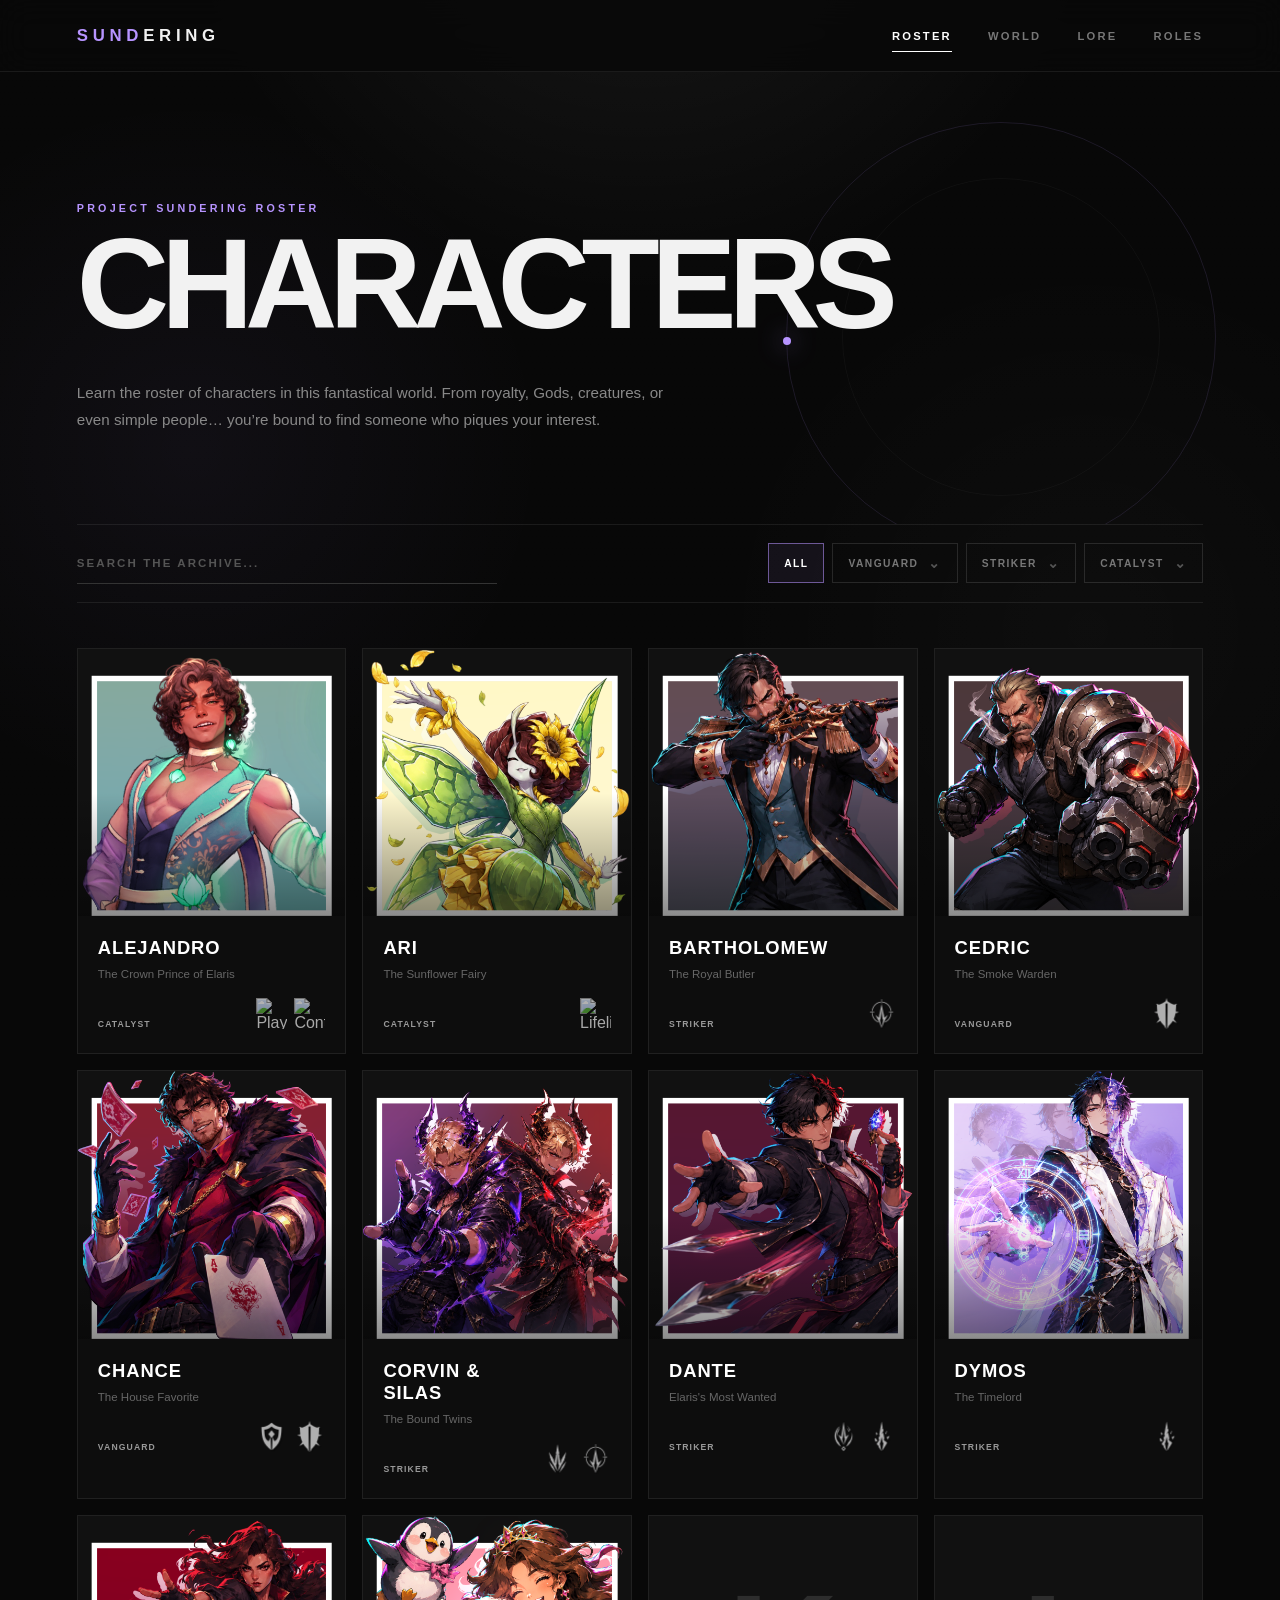
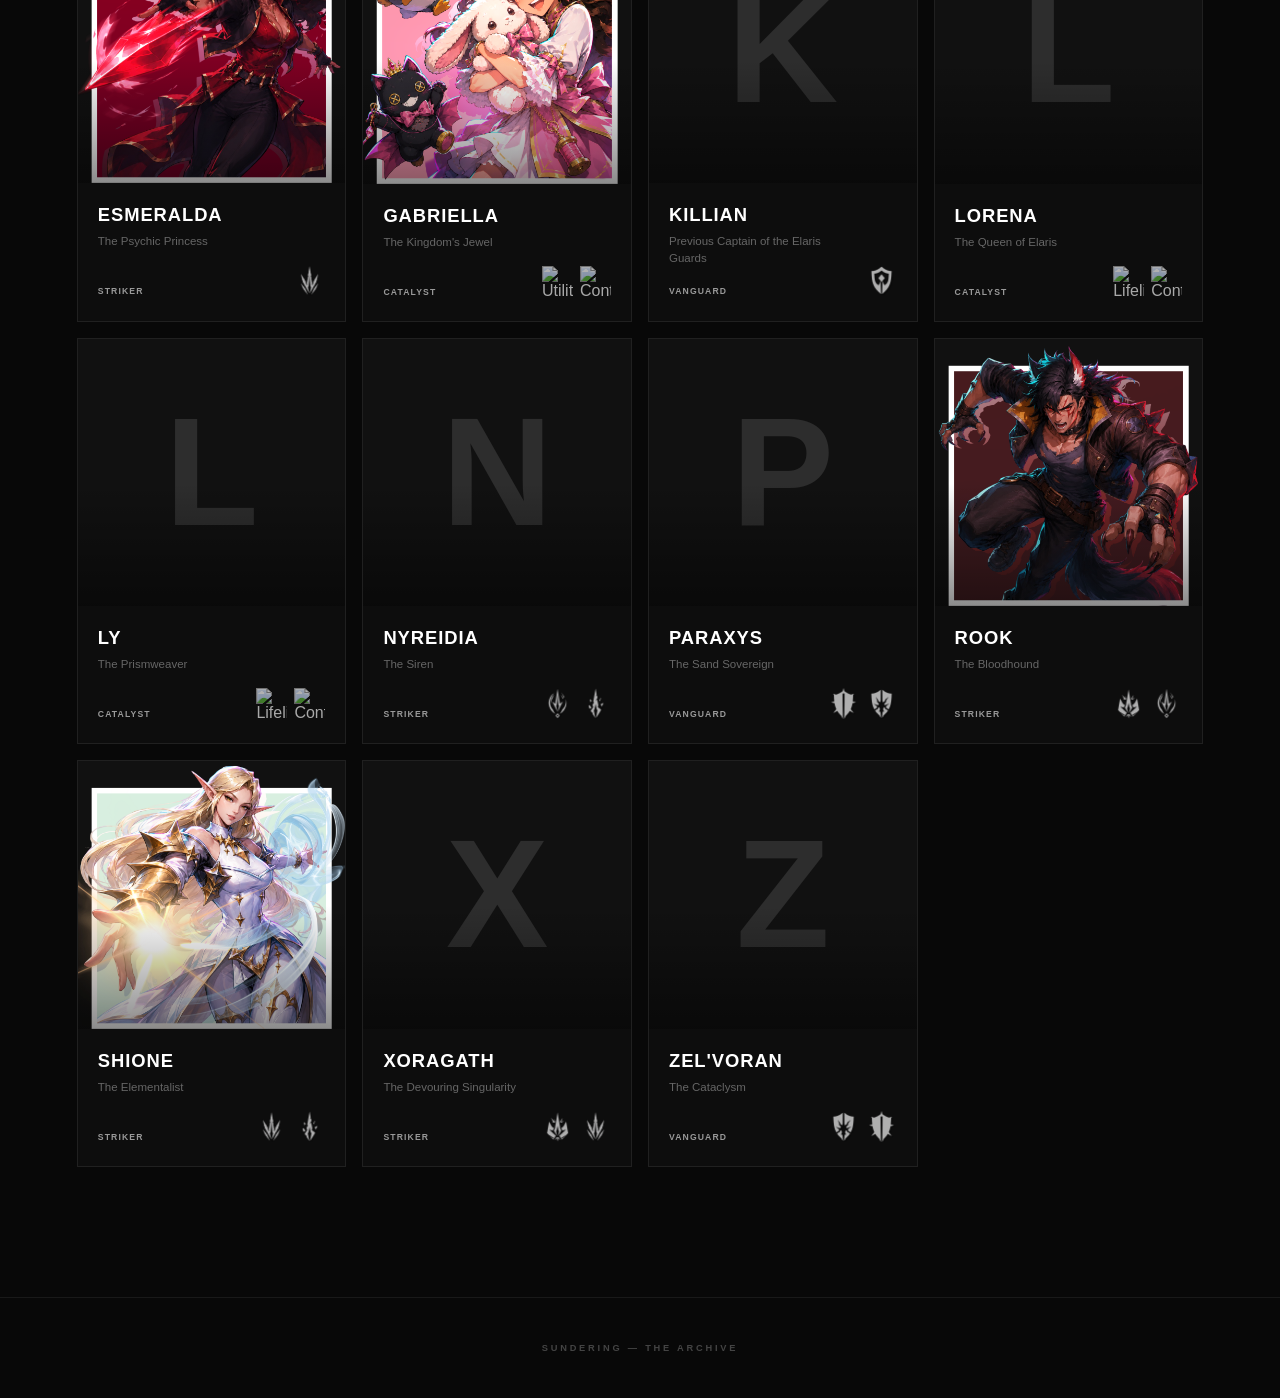
==== commit 4cfab080: "Update index.html" ====
--- a/index.html
+++ b/index.html
@@ -712,6 +712,8 @@
 
     <script src="js/heroes/nyreidia.js"></script>
 
+    <script src="js/heroes/paraxys.js"></script>
+
     <script src="js/heroes/rook.js"></script>
 
     <script src="js/heroes/shione.js"></script>
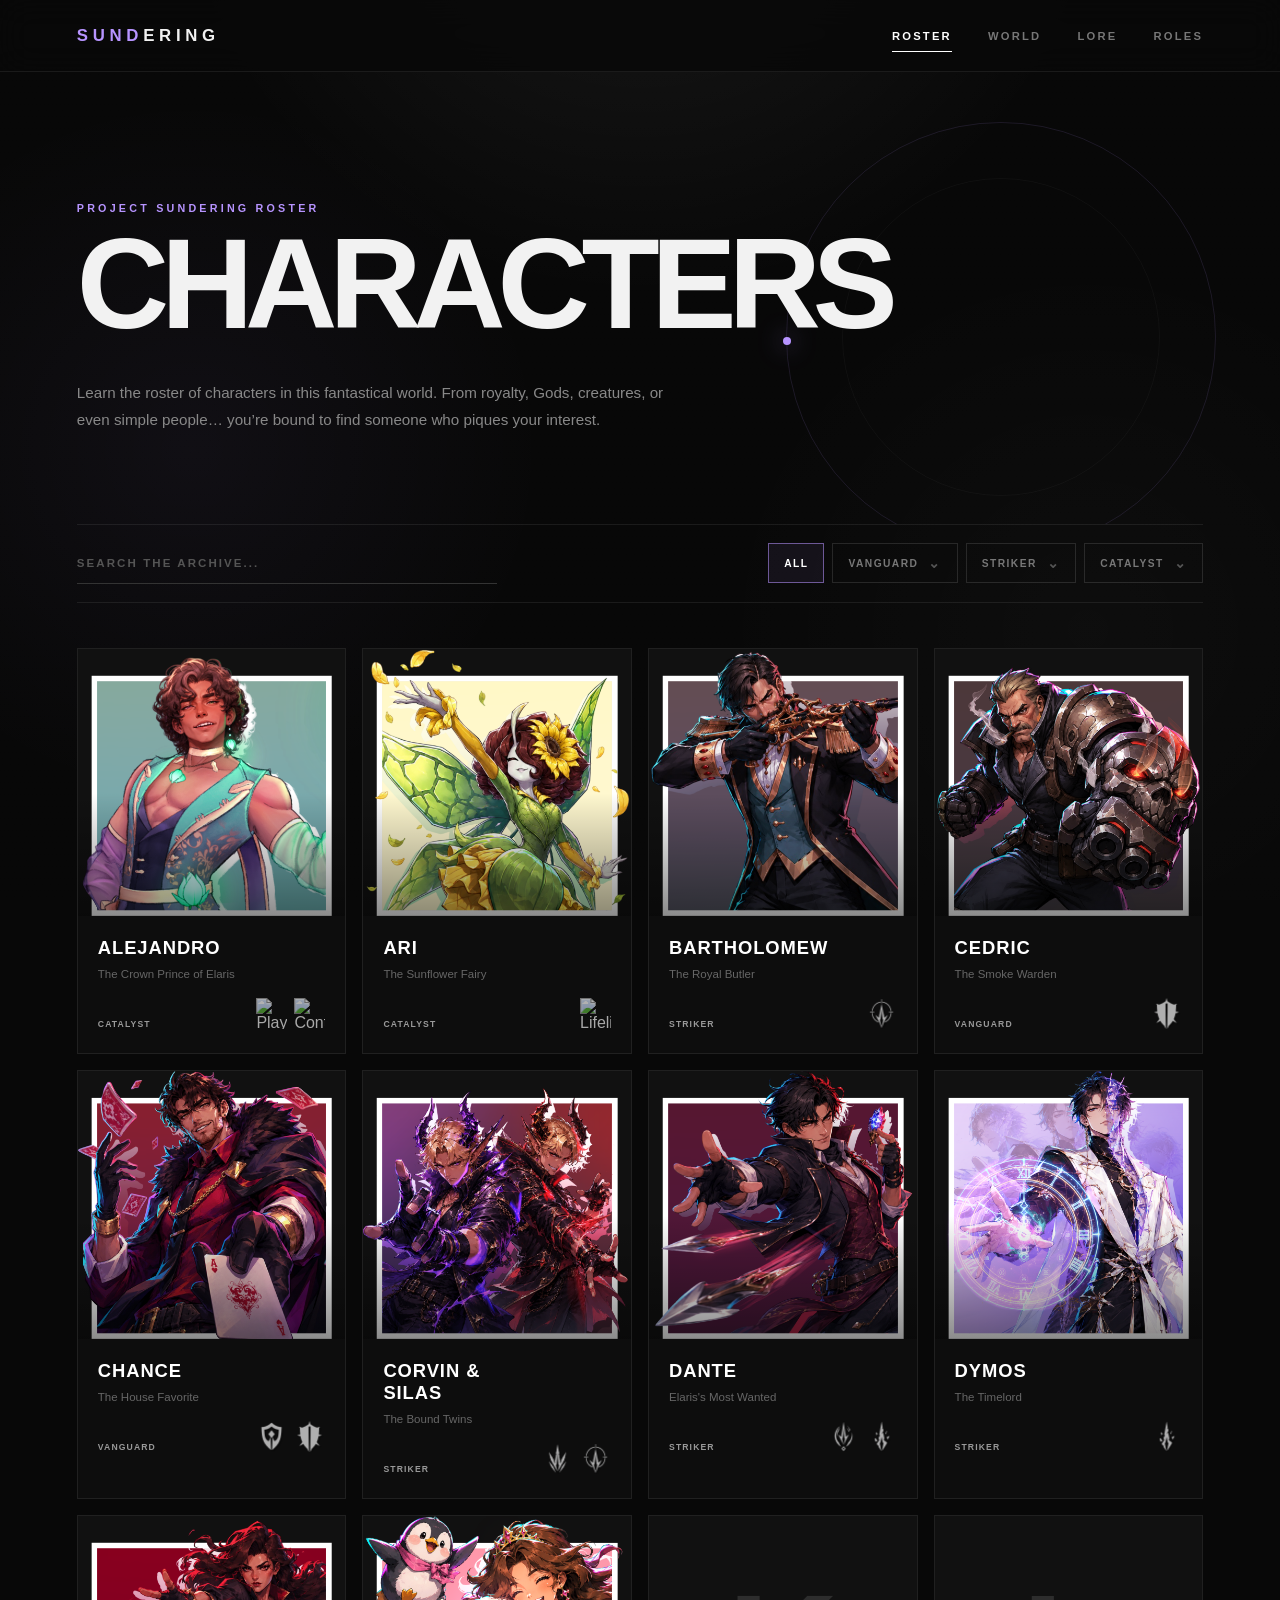
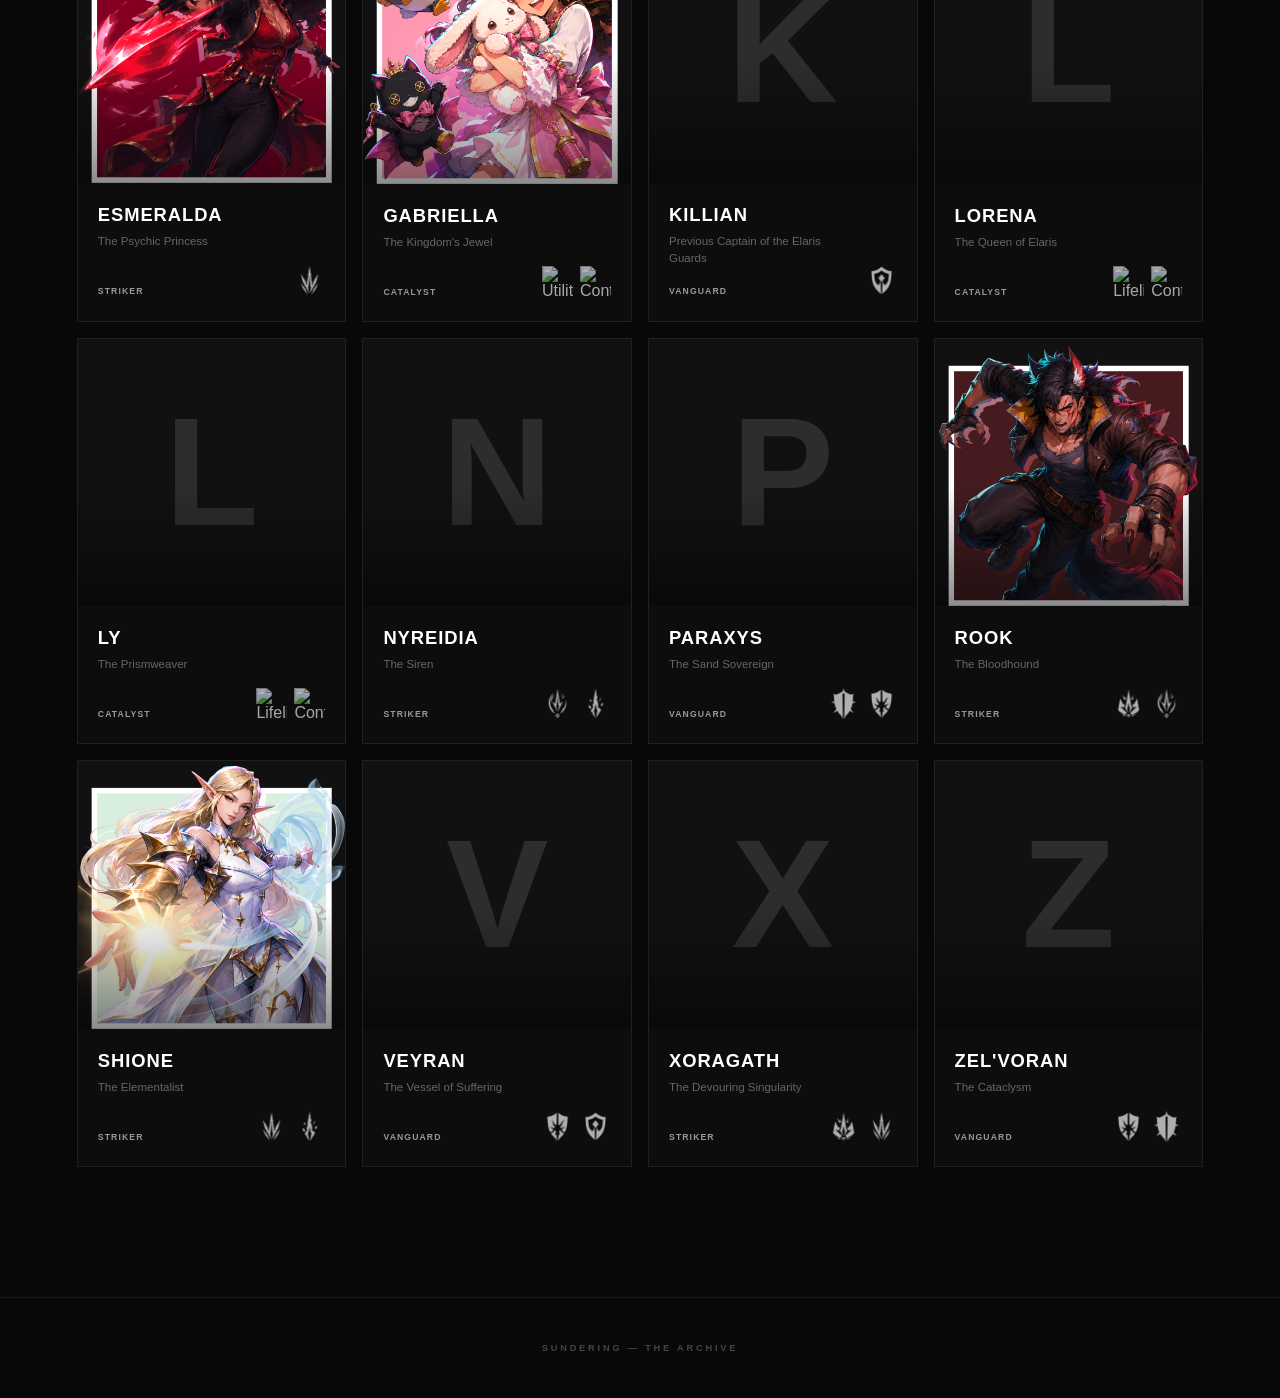
==== commit 56340281: "Update index.html" ====
--- a/index.html
+++ b/index.html
@@ -718,6 +718,8 @@
 
     <script src="js/heroes/shione.js"></script>
 
+    <script src="js/heroes/veyran.js"></script>
+
     <script src="js/heroes/xoragath.js"></script>
 
     <script src="js/heroes/zelvoran.js"></script>
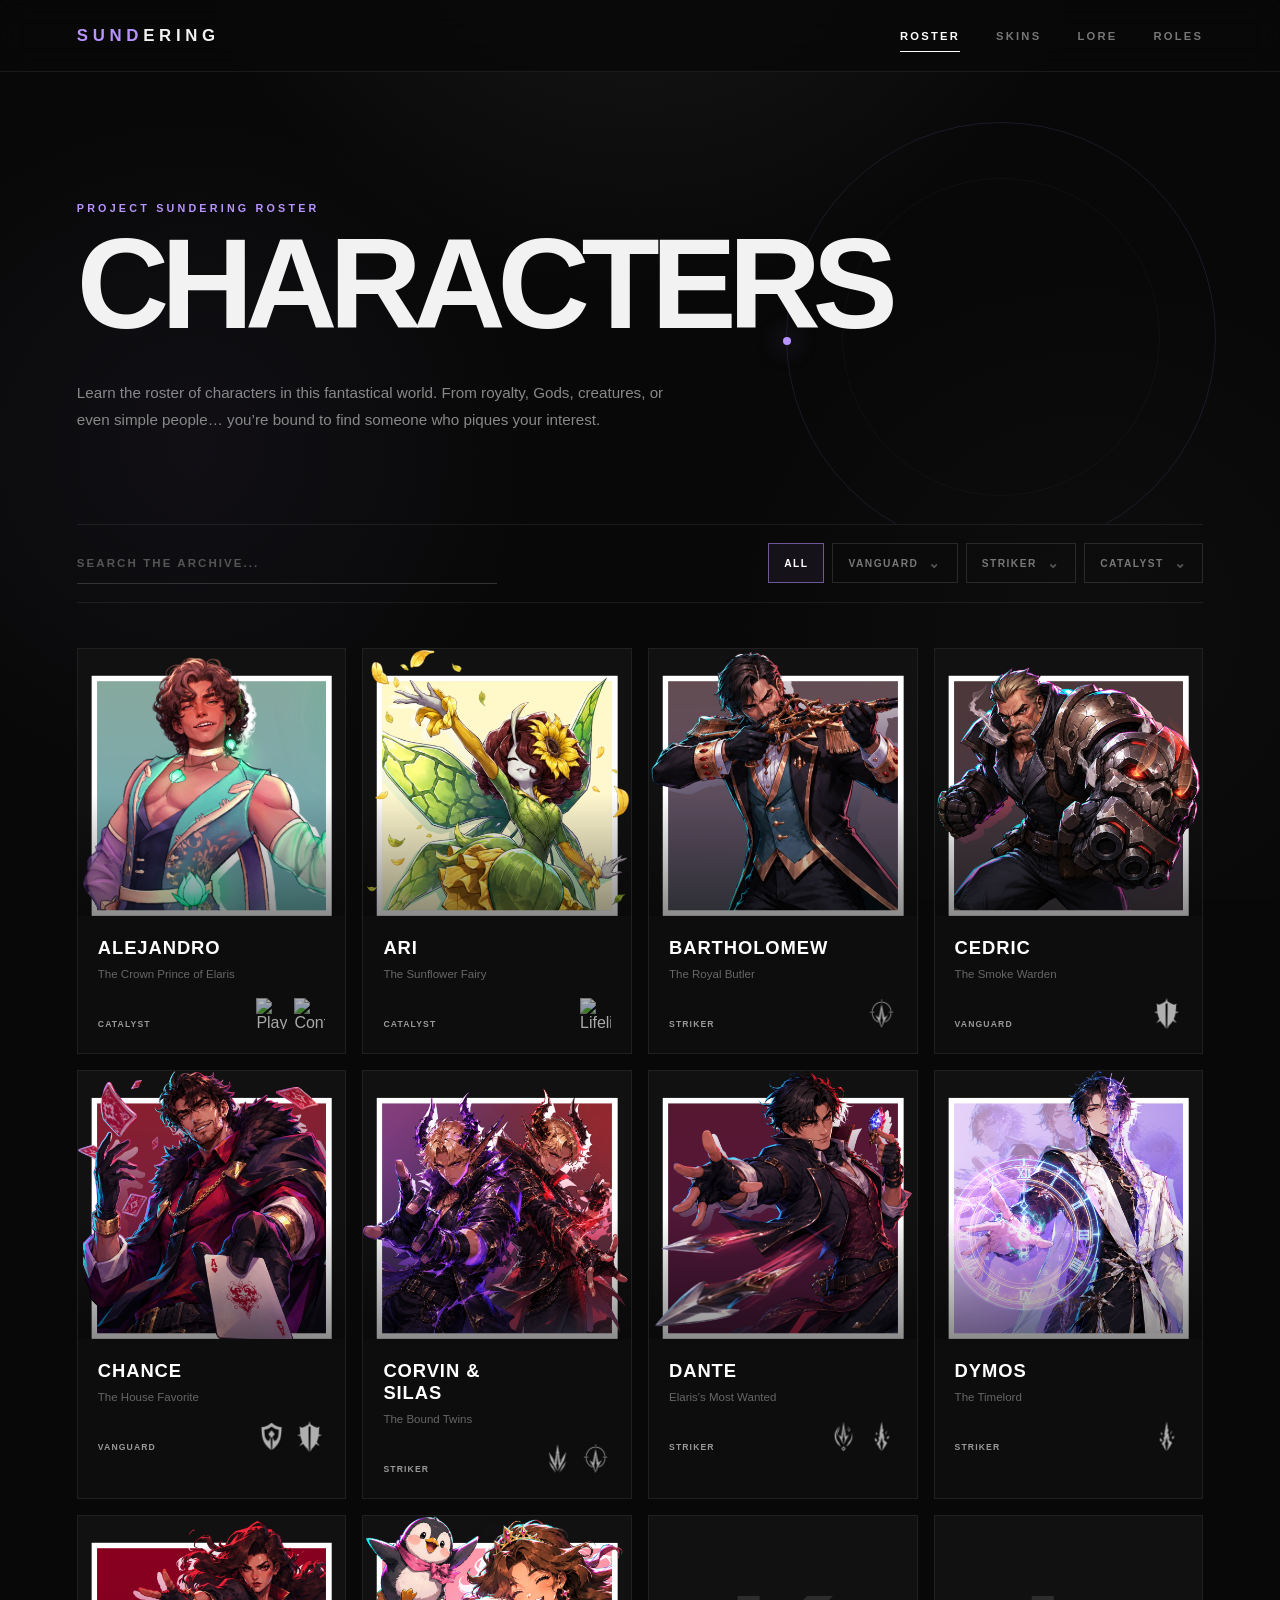
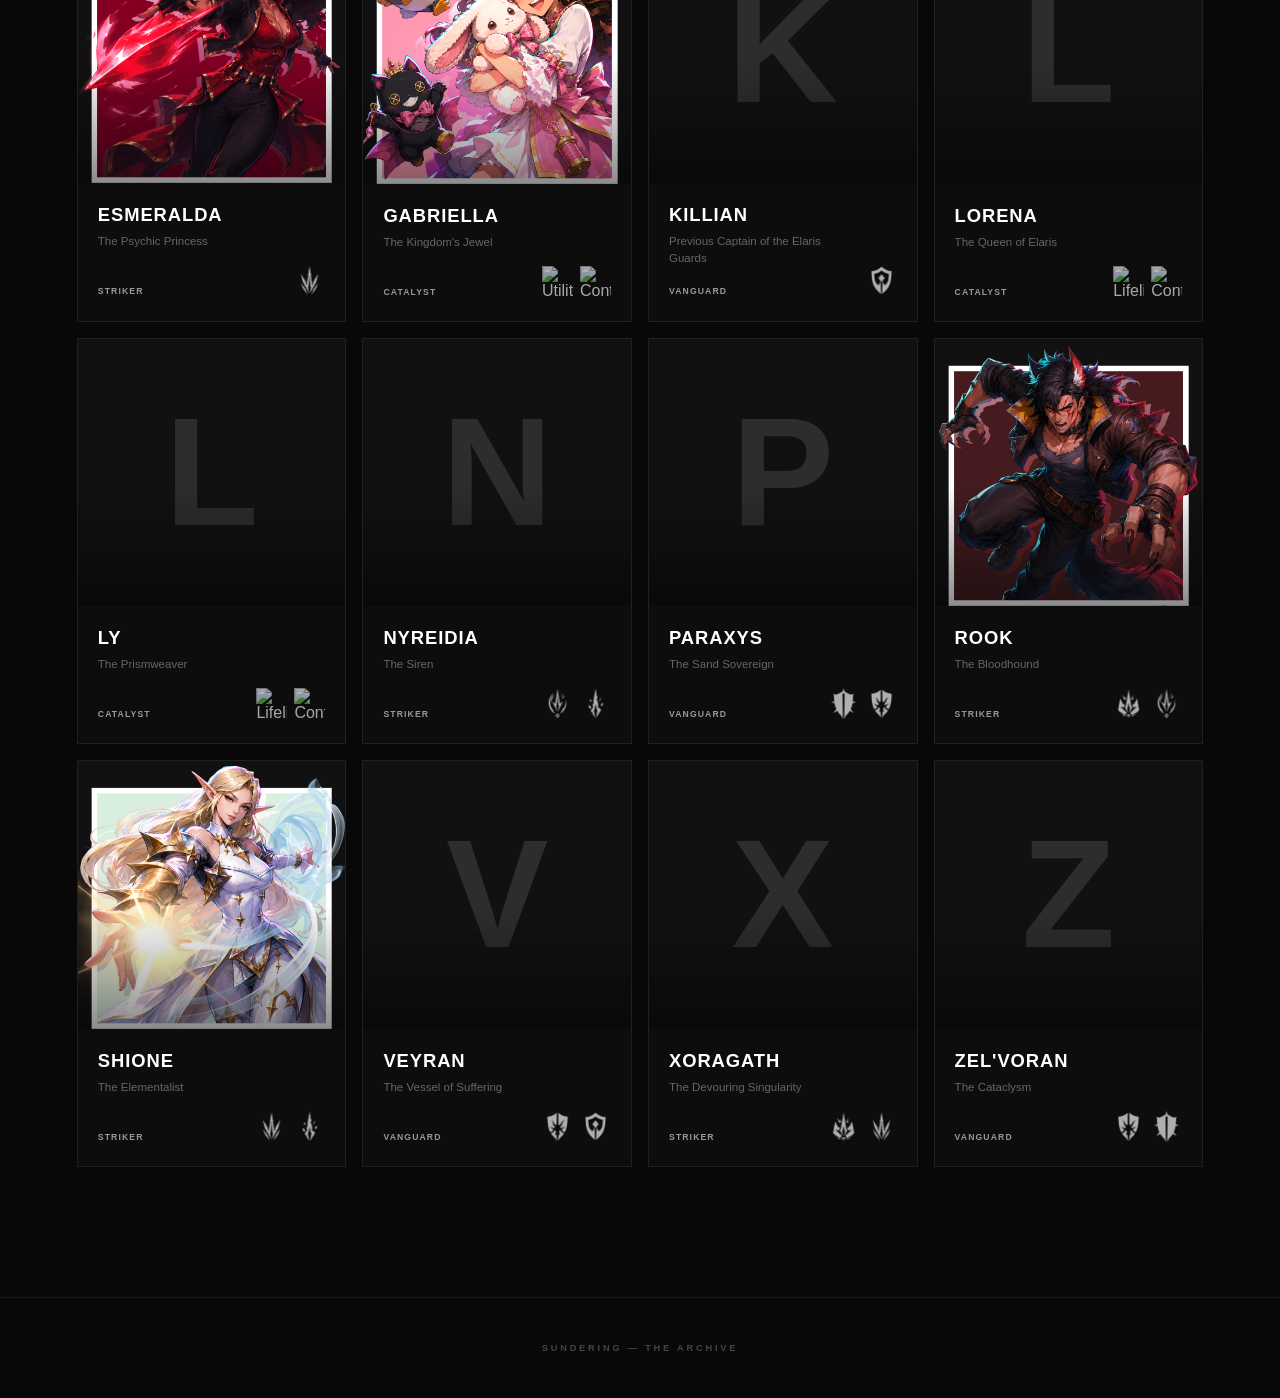
==== commit 730d5a6e: "Update index.html" ====
--- a/index.html
+++ b/index.html
@@ -52,11 +52,11 @@
         Roster
     </a>
 
-    <a href="#">
-        World
+    <a href="skins.html">
+        Skins
     </a>
 
-    <a href="#">
+    <a href="lore.html">
         Lore
     </a>
 
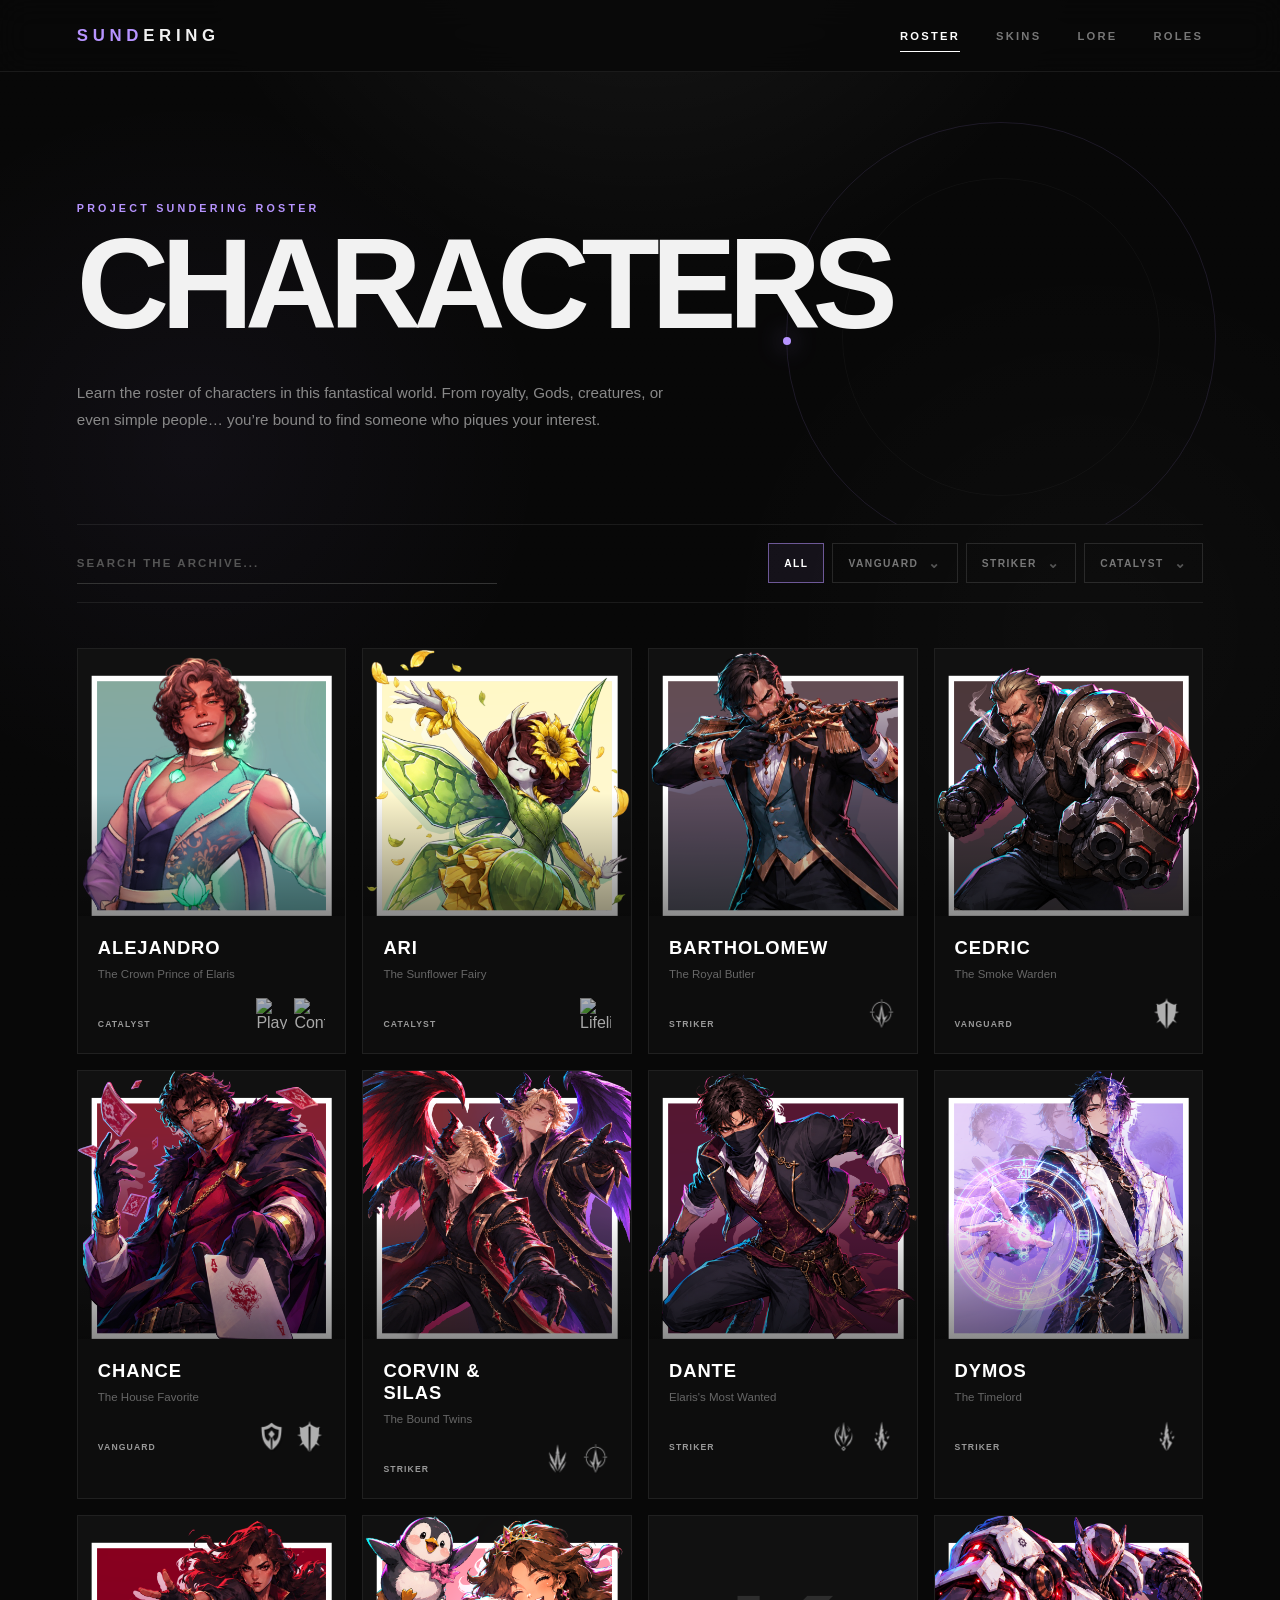
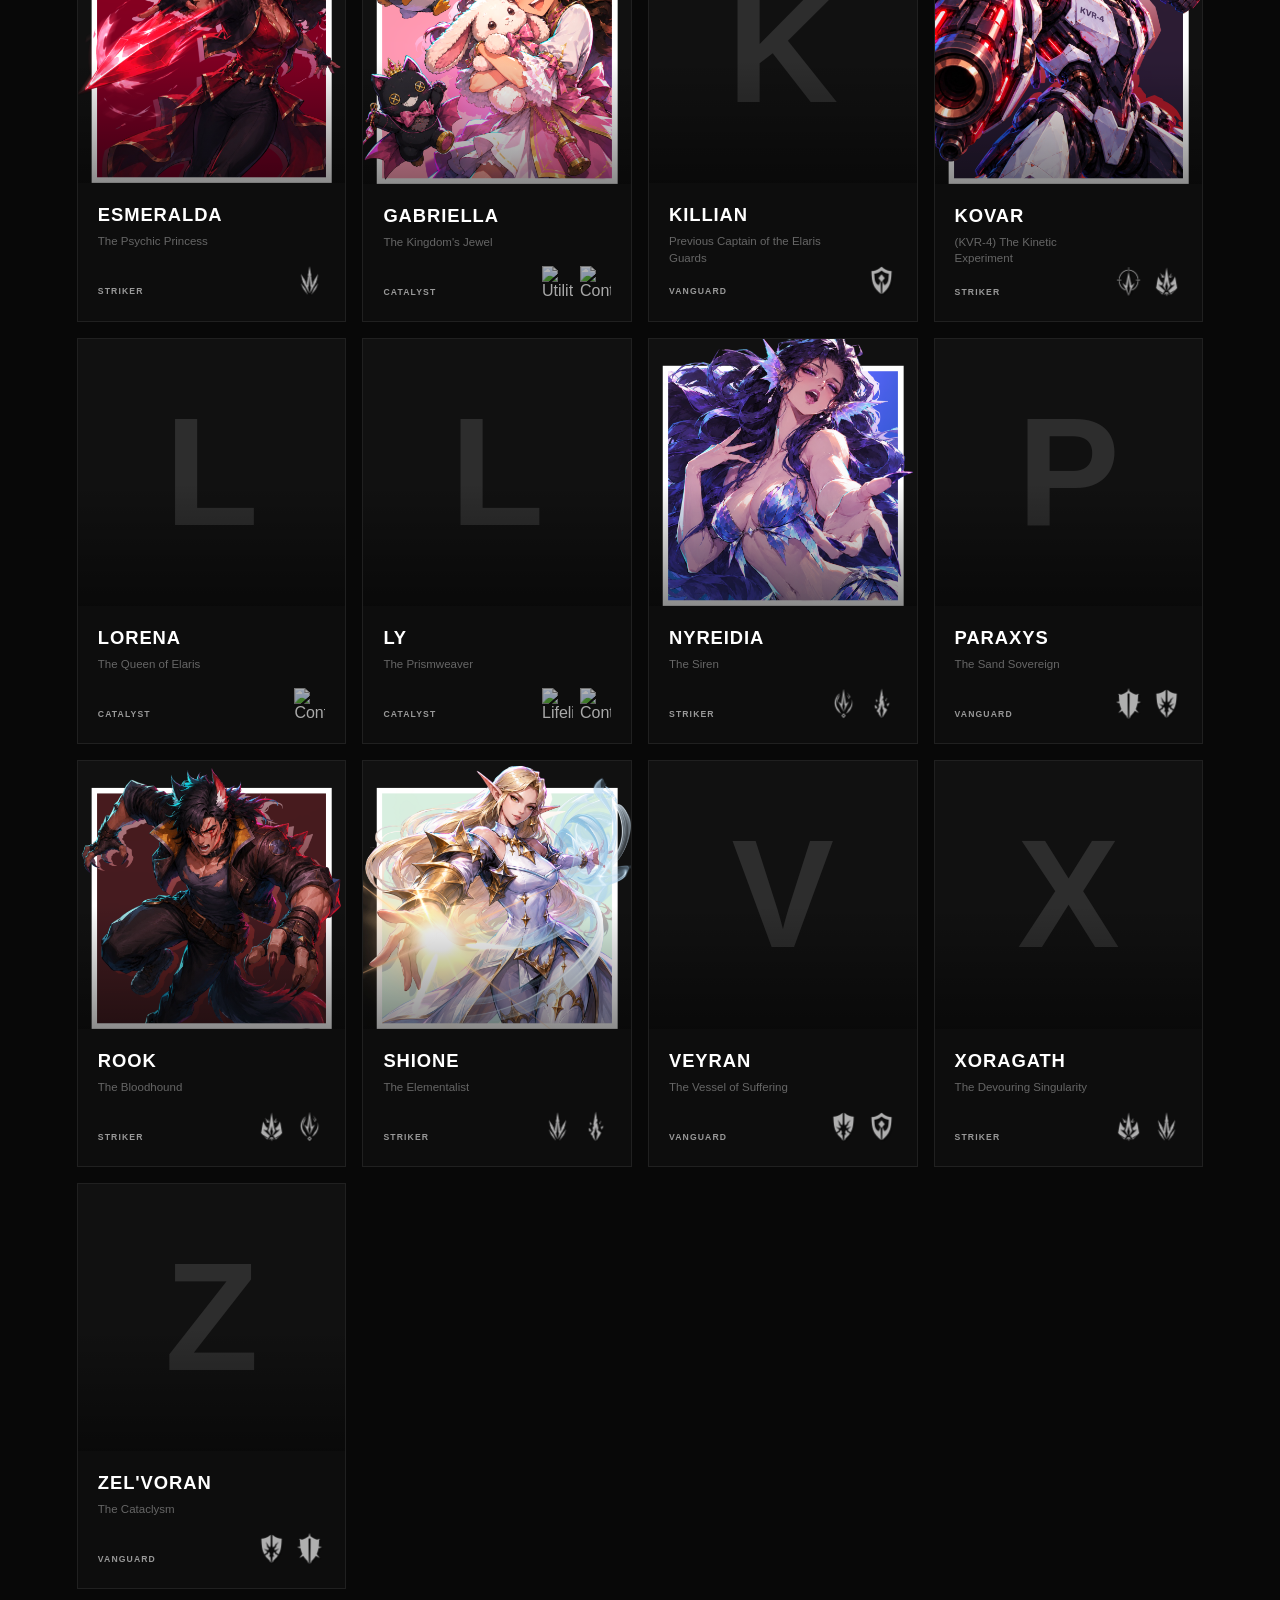
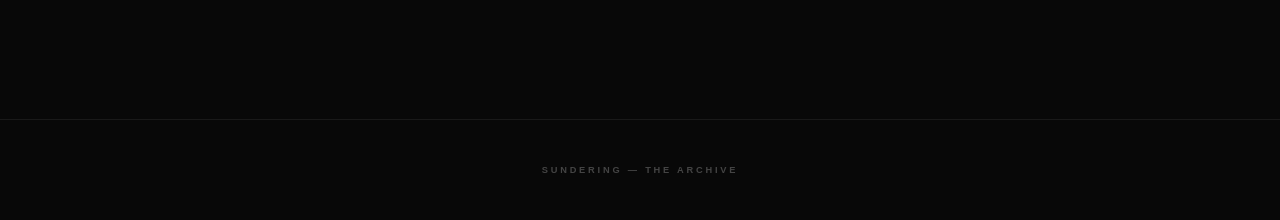
==== commit 3d3d8d9d: "Update index.html" ====
--- a/index.html
+++ b/index.html
@@ -706,6 +706,8 @@
 
     <script src="js/heroes/killian.js"></script>
 
+    <script src="js/heroes/kovar.js"></script>
+
     <script src="js/heroes/lorena.js"></script>
 
     <script src="js/heroes/ly.js"></script>
@@ -729,7 +731,9 @@
      ROSTER FUNCTIONALITY
 ===================================================== -->
 
-<script src="js/roster.js"></script>
+    <script src="js/roster.js"></script>
+
+    <script src="js/skins.js"></script>
 
 
 </body>
--- a/css/roster.css
+++ b/css/roster.css
@@ -3318,7 +3318,7 @@
 
     grid-template-columns:
         repeat(
-            3,
+            4,
             minmax(0,1fr)
         );
 
@@ -3367,7 +3367,7 @@
         100%;
 
     aspect-ratio:
-        16 / 10;
+        1 / 1;
 
     overflow:
         hidden;
@@ -3488,7 +3488,7 @@
 
     grid-template-columns:
         repeat(
-            3,
+            4,
             minmax(0,1fr)
         );
 
@@ -3534,7 +3534,7 @@
         100%;
 
     aspect-ratio:
-        4 / 3;
+       3 / 4;
 
     overflow:
         hidden;
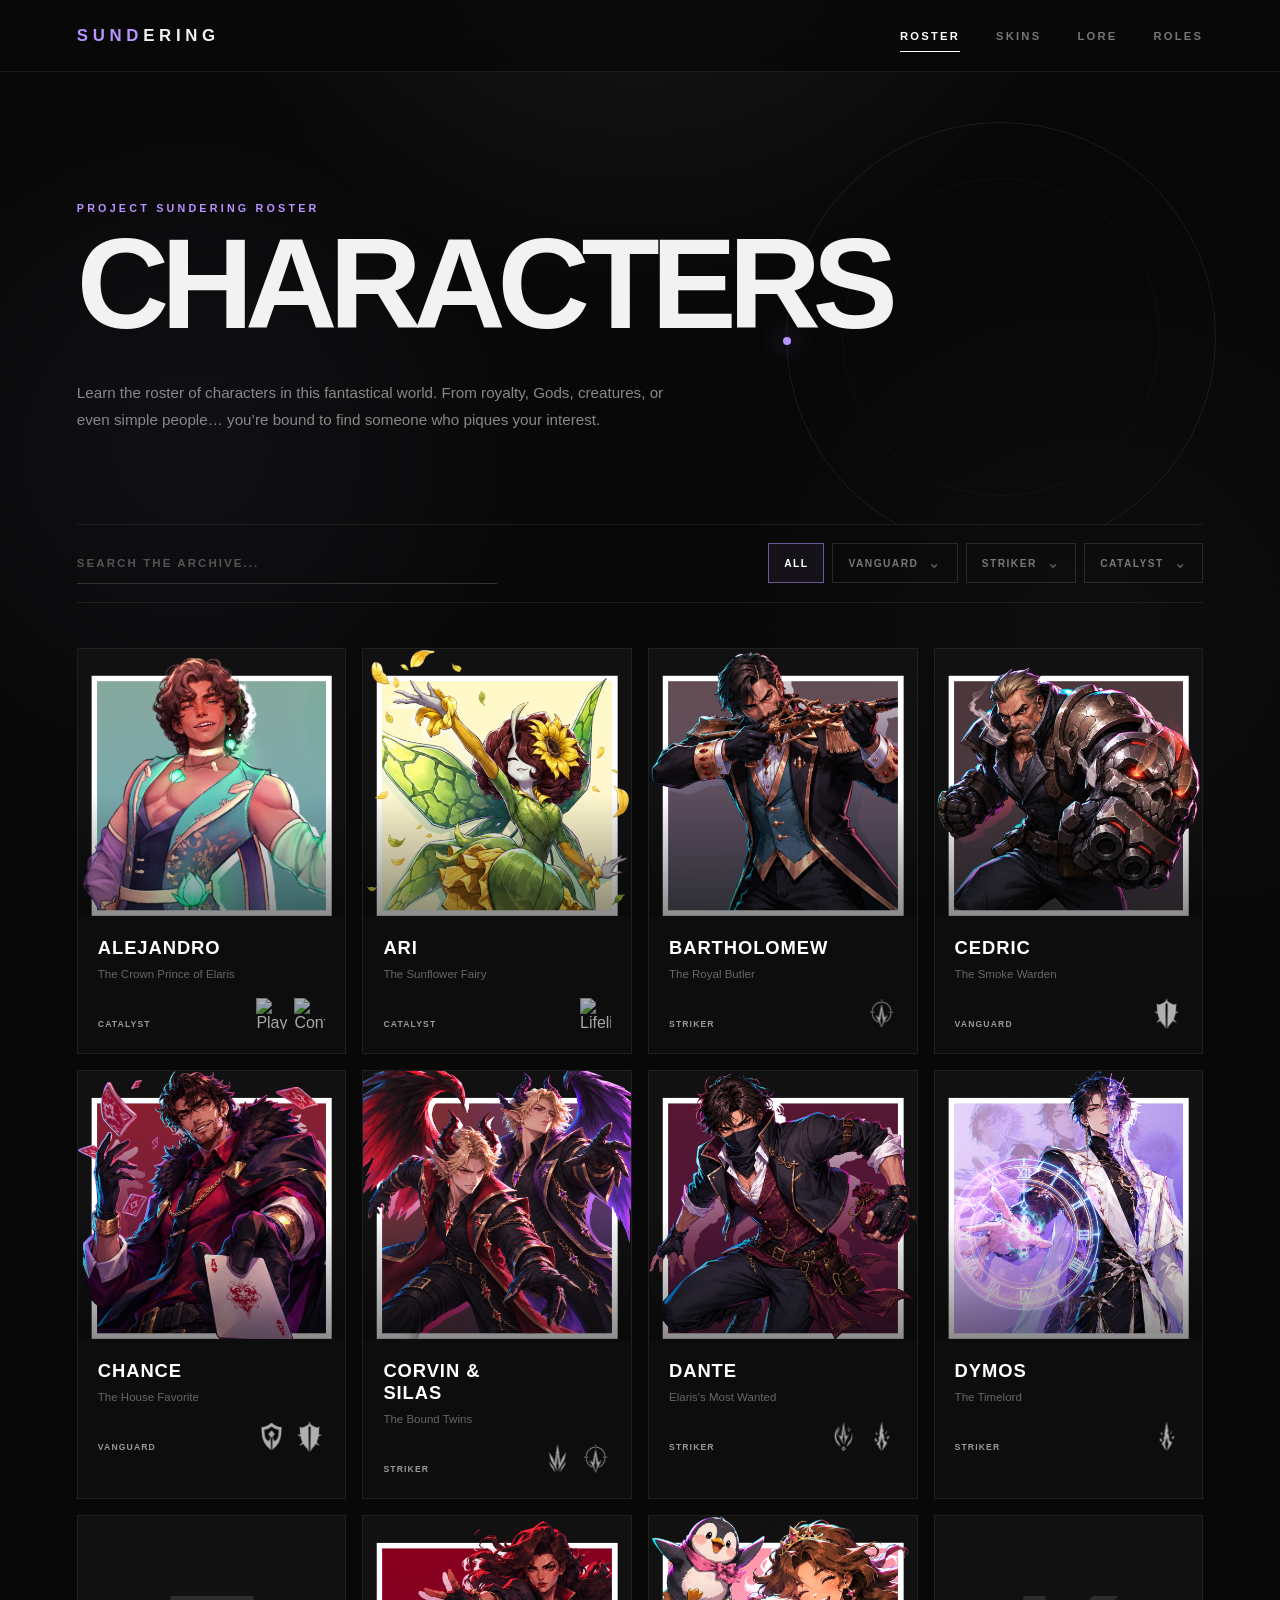
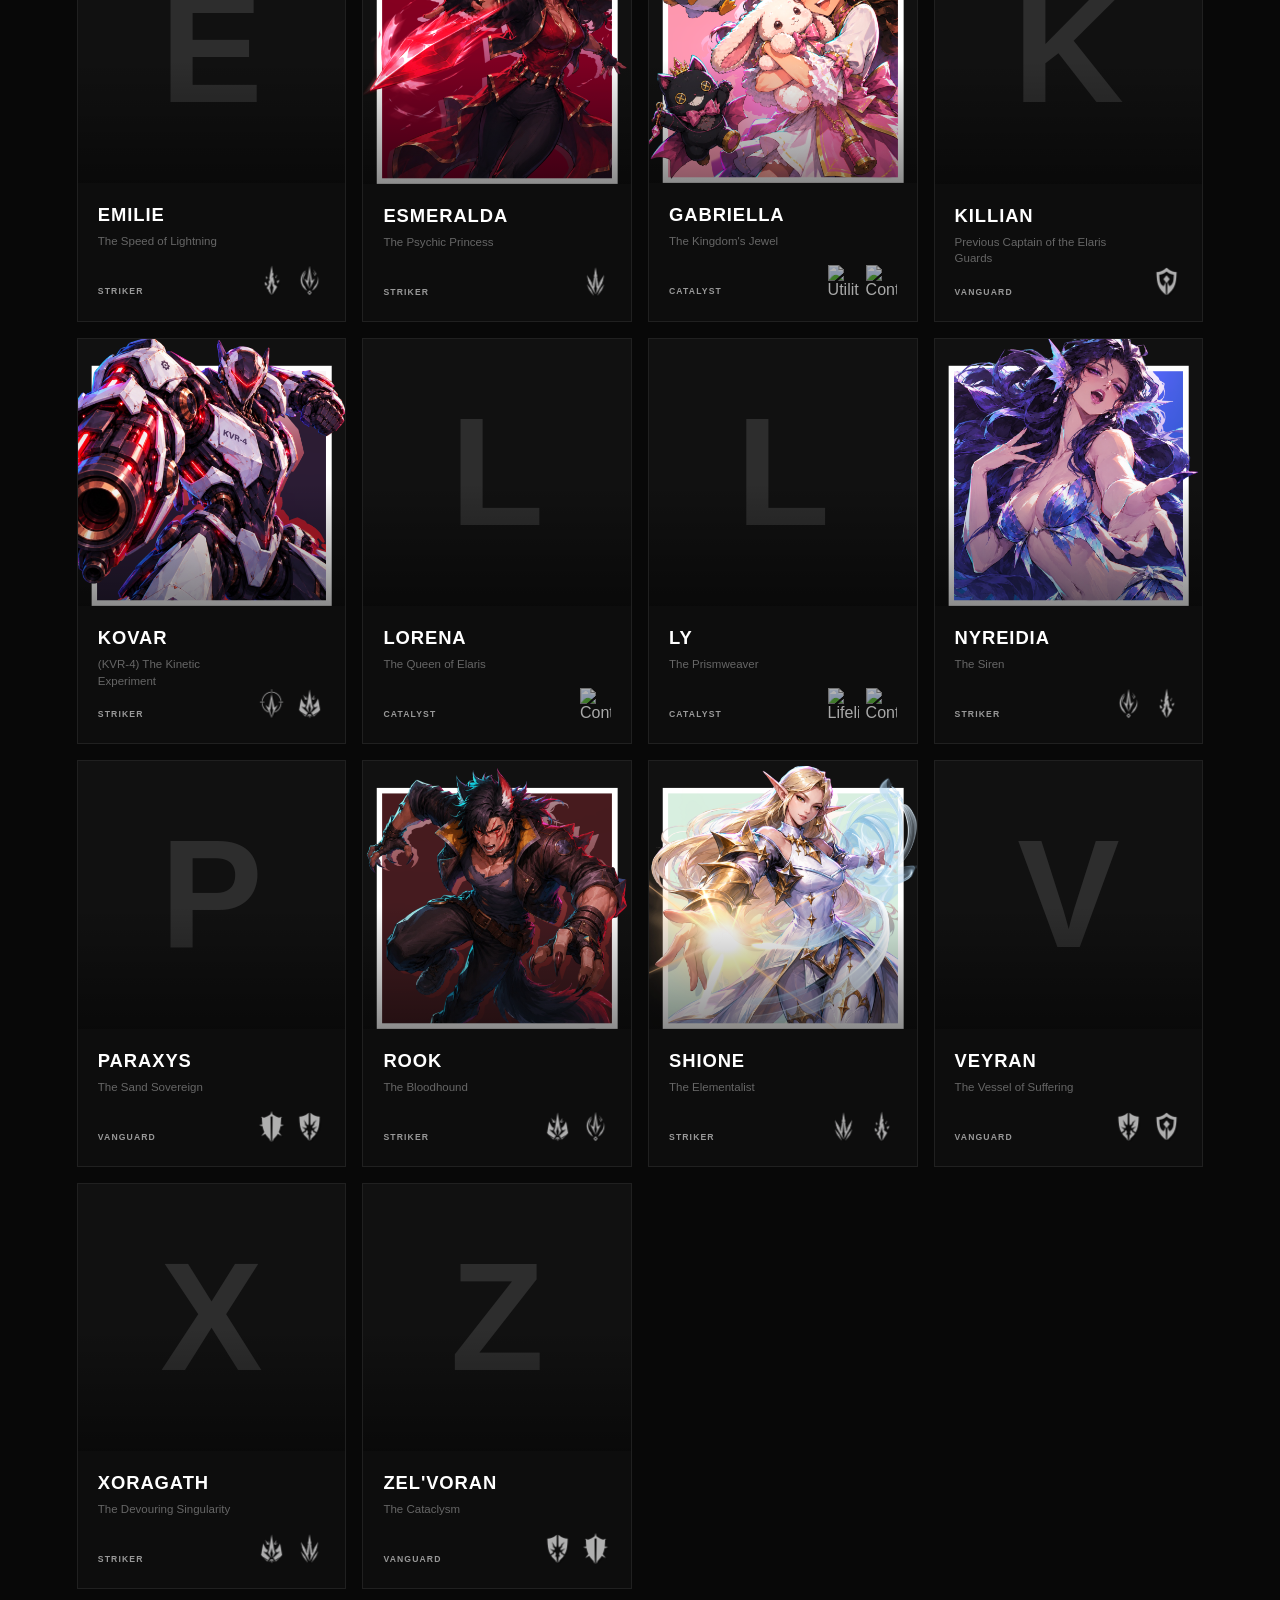
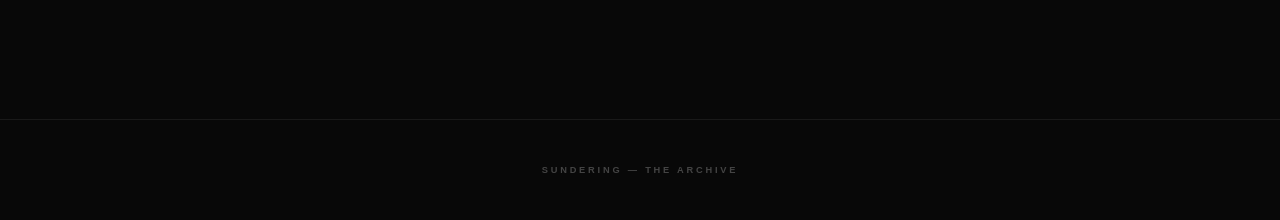
==== commit fa968227: "Update index.html" ====
--- a/index.html
+++ b/index.html
@@ -700,6 +700,8 @@
 
     <script src="js/heroes/dymos.js"></script>
 
+    <script src="js/heroes/emilie.js"></script>
+
     <script src="js/heroes/esmeralda.js"></script>
 
     <script src="js/heroes/gabriella.js"></script>
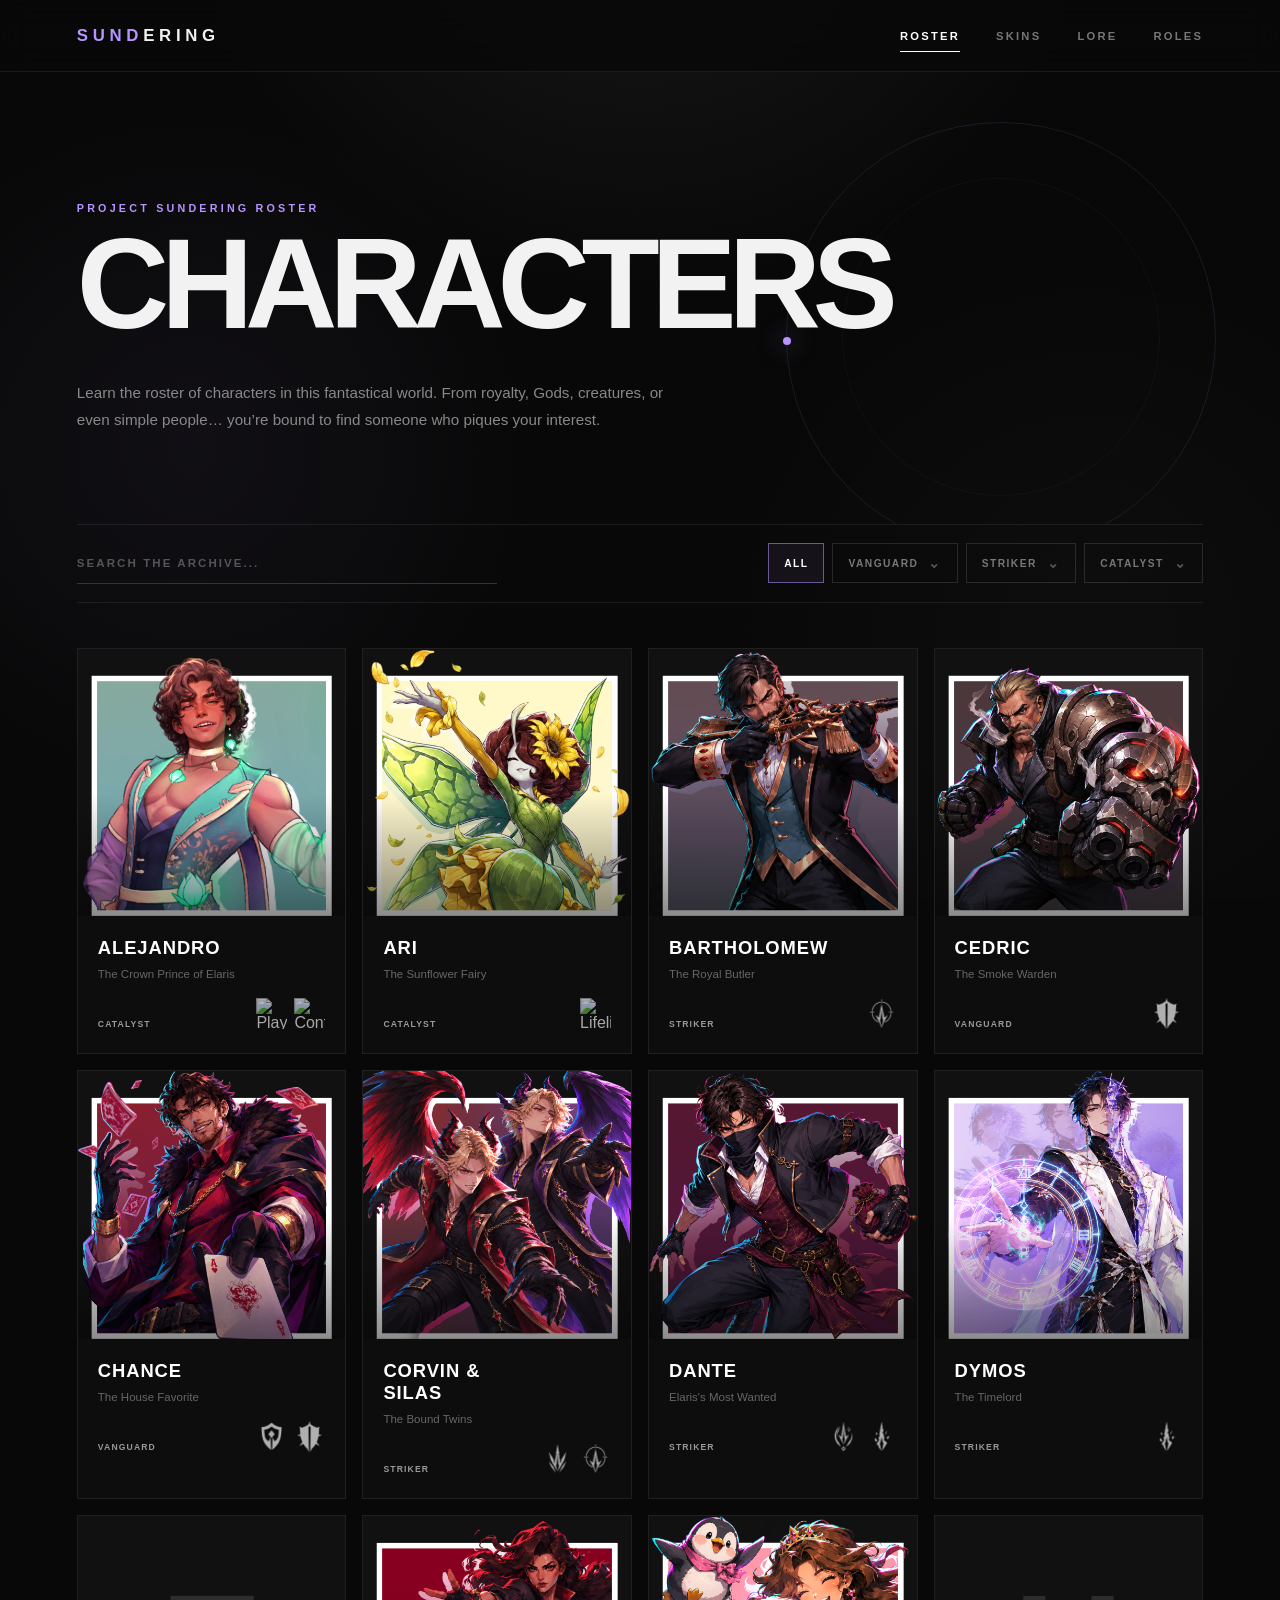
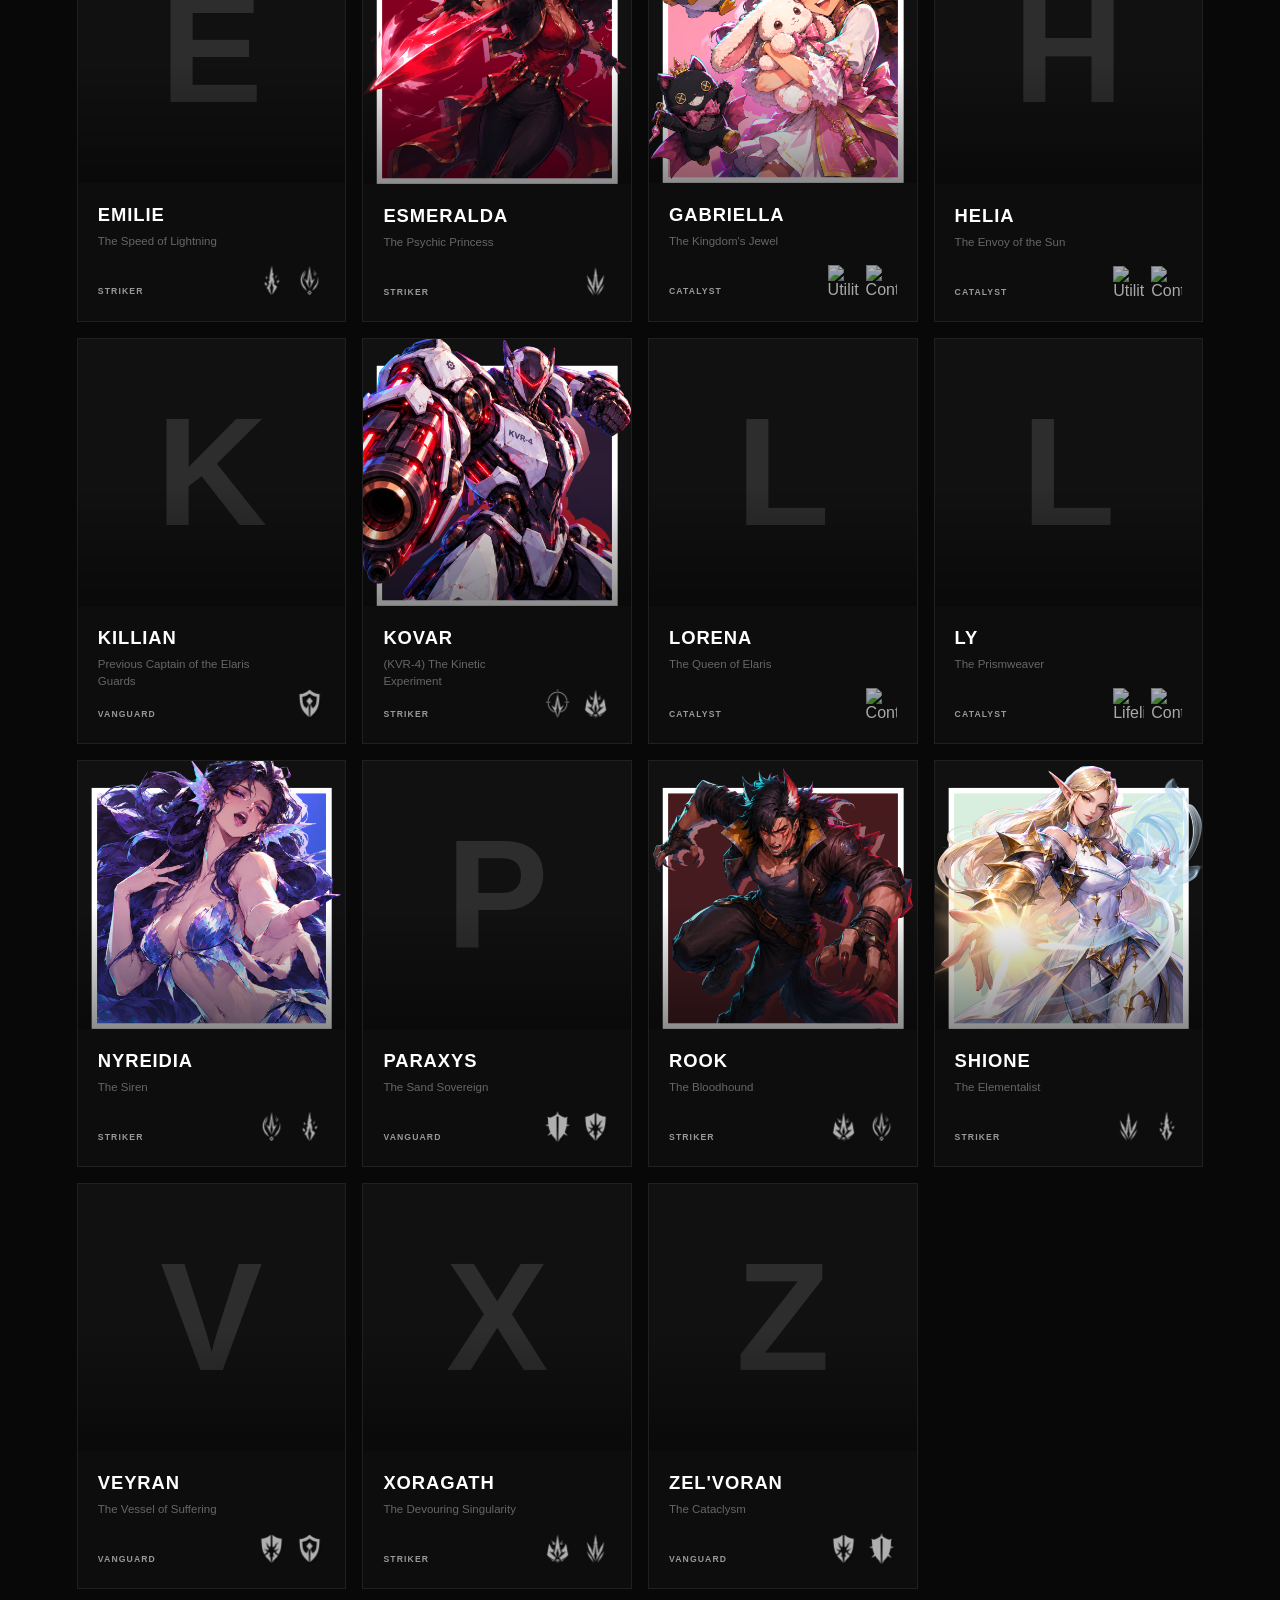
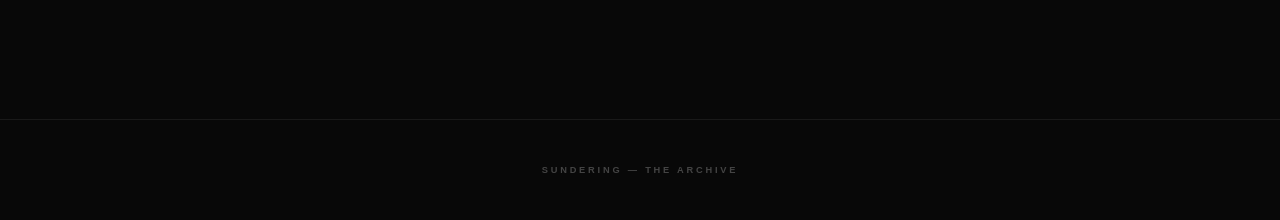
==== commit b1ea7f29: "Update index.html" ====
--- a/index.html
+++ b/index.html
@@ -706,6 +706,8 @@
 
     <script src="js/heroes/gabriella.js"></script>
 
+    <script src="js/heroes/helia.js"></script>
+
     <script src="js/heroes/killian.js"></script>
 
     <script src="js/heroes/kovar.js"></script>
